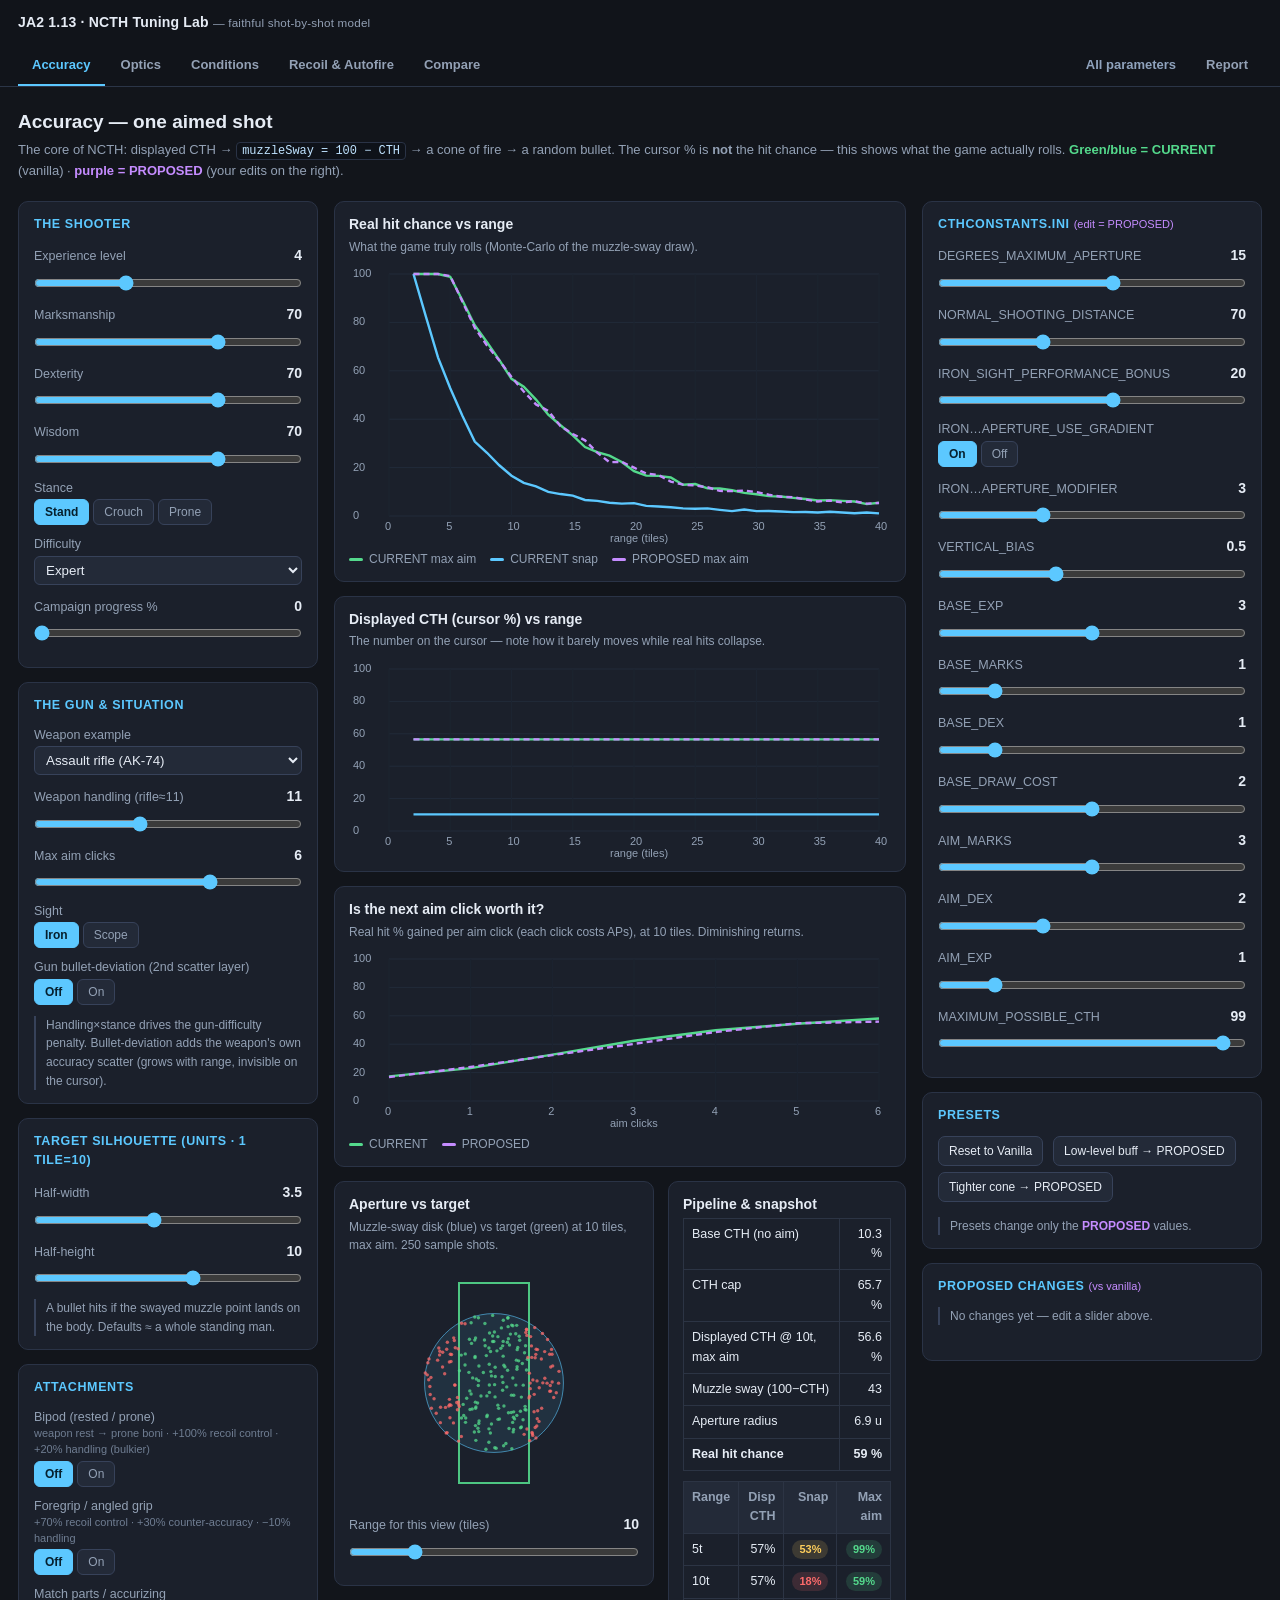
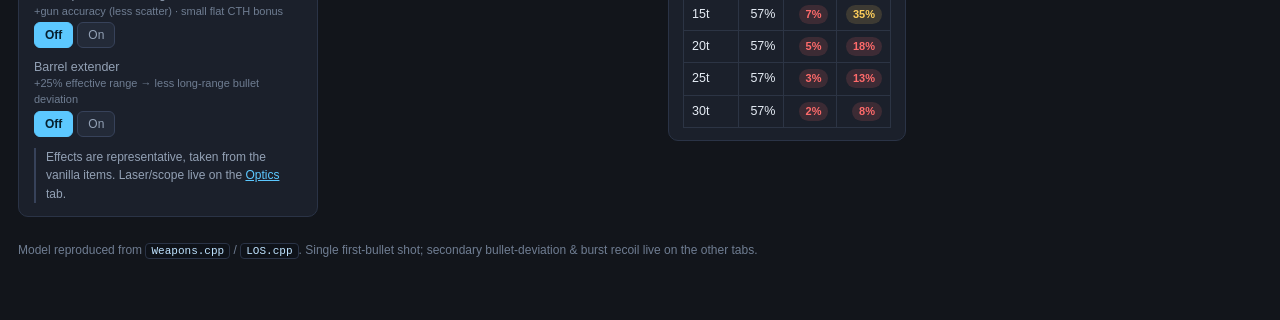
==== index.html @ 3269aecb "Add CTH-influencing attachments (bipod, foregrip, match, barrel extender) Values from Items.xml: bip" ====
<!DOCTYPE html>
<html lang="en"><head>
<meta charset="utf-8"/><meta name="viewport" content="width=device-width, initial-scale=1"/>
<title>NCTH Lab — Accuracy</title>
<link rel="stylesheet" href="assets/style.css"><script src="assets/ncth.js"></script>
</head><body>
<div id="nav"></div>
<div id="banner"></div>
<div class="intro">
  <h1>Accuracy — one aimed shot</h1>
  <p>The core of NCTH: displayed CTH → <code>muzzleSway = 100 − CTH</code> → a cone of fire → a random bullet. The cursor % is <b>not</b> the hit chance — this shows what the game actually rolls. <b style="color:var(--good)">Green/blue = CURRENT</b> (vanilla) · <b style="color:var(--prop)">purple = PROPOSED</b> (your edits on the right).</p>
</div>
<div class="lab">
  <div class="col" id="c1"></div>
  <div class="col" id="c2"></div>
  <div class="col" id="c3"></div>
</div>
<div class="foot">Model reproduced from <code>Weapons.cpp</code> / <code>LOS.cpp</code>. Single first-bullet shot; secondary bullet-deviation &amp; burst recoil live on the other tabs.</div>
<script>
const N=NCTH, s=N.load();
if(s.aprange===undefined) s.aprange=10;
document.getElementById('nav').innerHTML=N.nav('index.html');

document.getElementById('c1').innerHTML =
  N.shooterCard() +
  `<div class="card"><h2>The Gun &amp; Situation</h2>
    <div class="row"><label>Weapon example</label><select id="wpn">${N.WEAPONS.map((w,i)=>`<option value="${i}">${w.name}</option>`).join('')}</select></div>
    <div class="row"><label>Weapon handling (rifle≈11)</label><span class="val"></span><input data-bind="handling" type="range" min="4" max="22" step="1"></div>
    <div class="row"><label>Max aim clicks</label><span class="val"></span><input data-bind="maxaim" type="range" min="2" max="8" step="1"></div>
    <div class="row"><label>Sight</label><div class="seg" data-seg="sight"><button data-v="iron">Iron</button><button data-v="scope">Scope</button></div></div>
    <div class="row" id="magrow"><label>Scope magnification</label><span class="val"></span><input data-bind="mag" type="range" min="1" max="10" step="0.5" data-fmt="×"></div>
    <div class="row"><label>Gun bullet-deviation (2nd scatter layer)</label><div class="seg" data-seg="bulletdev" data-num><button data-v="0">Off</button><button data-v="1">On</button></div></div>
    <div class="note">Handling×stance drives the gun-difficulty penalty. Bullet-deviation adds the weapon's own accuracy scatter (grows with range, invisible on the cursor).</div>
  </div>
  <div class="card"><h2>Target silhouette (units · 1 tile=10)</h2>
    <div class="row"><label>Half-width</label><span class="val"></span><input data-bind="tw" type="range" min="1.5" max="6" step="0.5"></div>
    <div class="row"><label>Half-height</label><span class="val"></span><input data-bind="th" type="range" min="4" max="14" step="0.5"></div>
    <div class="note">A bullet hits if the swayed muzzle point lands on the body. Defaults ≈ a whole standing man.</div>
  </div>` + N.attachCard();

document.getElementById('c2').innerHTML =
  `<div class="chartbox"><h3>Real hit chance vs range</h3>
    <p class="sub">What the game truly rolls (Monte-Carlo of the muzzle-sway draw).</p>
    <canvas id="hit" height="280"></canvas>
    <div class="legend"><span><i class="swatch" style="background:var(--good)"></i>CURRENT max aim</span>
      <span><i class="swatch" style="background:var(--acc)"></i>CURRENT snap</span>
      <span><i class="swatch" style="background:var(--prop)"></i>PROPOSED max aim</span></div></div>
  <div class="chartbox"><h3>Displayed CTH (cursor %) vs range</h3>
    <p class="sub">The number on the cursor — note how it barely moves while real hits collapse.</p>
    <canvas id="cth" height="200"></canvas></div>
  <div class="chartbox"><h3>Is the next aim click worth it?</h3>
    <p class="sub">Real hit % gained per aim click (each click costs APs), at <span id="apr2">10</span> tiles. Diminishing returns.</p>
    <canvas id="perap" height="180"></canvas>
    <div class="legend"><span><i class="swatch" style="background:var(--good)"></i>CURRENT</span><span><i class="swatch" style="background:var(--prop)"></i>PROPOSED</span></div></div>
  <div class="lab two" style="padding:0;gap:14px;max-width:none">
    <div class="chartbox"><h3>Aperture vs target</h3>
      <p class="sub">Muzzle-sway disk (blue) vs target (green) at <span id="apr">10</span> tiles, max aim. 250 sample shots.</p>
      <canvas id="ap" height="240"></canvas>
      <div class="row"><label>Range for this view (tiles)</label><span class="val"></span><input data-bind="aprange" type="range" min="2" max="40" step="1"></div></div>
    <div class="chartbox"><h3>Pipeline &amp; snapshot</h3><table id="pipe"></table><div id="snap" style="margin-top:10px"></div></div>
  </div>`;

const TUNE=[
  {label:'DEGREES_MAXIMUM_APERTURE',bind:'PROP.DEG_APERTURE',min:5,max:22.5,step:.5},
  {label:'NORMAL_SHOOTING_DISTANCE',bind:'PROP.NORMAL_DIST',min:30,max:150,step:5},
  {label:'IRON_SIGHT_PERFORMANCE_BONUS',bind:'PROP.IRON_PERF',min:-20,max:50,step:5},
  {label:'IRON…APERTURE_USE_GRADIENT',bind:'PROP.IRON_GRAD',seg:[[1,'On'],[0,'Off']],num:1},
  {label:'IRON…APERTURE_MODIFIER',bind:'PROP.IRON_MOD',min:2,max:5,step:.25},
  {label:'VERTICAL_BIAS',bind:'PROP.VERT_BIAS',min:.2,max:1,step:.05},
  {label:'BASE_EXP',bind:'PROP.BASE_EXP',min:0,max:6,step:.5},
  {label:'BASE_MARKS',bind:'PROP.BASE_MARKS',min:0,max:6,step:.5},
  {label:'BASE_DEX',bind:'PROP.BASE_DEX',min:0,max:6,step:.5},
  {label:'BASE_DRAW_COST',bind:'PROP.BASE_DRAW',min:0,max:4,step:.25},
  {label:'AIM_MARKS',bind:'PROP.AIM_MARKS',min:0,max:6,step:.5},
  {label:'AIM_DEX',bind:'PROP.AIM_DEX',min:0,max:6,step:.5},
  {label:'AIM_EXP',bind:'PROP.AIM_EXP',min:0,max:6,step:.5},
  {label:'MAXIMUM_POSSIBLE_CTH',bind:'PROP.MAX_CTH',min:80,max:100,step:1},
];
document.getElementById('c3').innerHTML =
  N.tuningCard('CTHConstants.ini', TUNE) +
  `<div class="card presets"><h2>Presets</h2>
    <button id="pv">Reset to Vanilla</button>
    <button id="pb">Low-level buff → PROPOSED</button>
    <button id="pt">Tighter cone → PROPOSED</button>
    <div class="note">Presets change only the <b style="color:var(--prop)">PROPOSED</b> values.</div></div>` +
  N.exportCard();

const XMAX=40, rng=[]; for(let d=2;d<=XMAX;d++) rng.push(d);
function ser(C,t,sight){ return rng.map(d=>[d, 100*N.realHit(s,C,d,t,sight,s.mag,C.IRON_GRAD).p]); }
function cthser(C,t){ return rng.map(d=>[d, N.displayedCTH(s,C,t)]); }

function drawAperture(){
  const cv=document.getElementById('ap'); const w=cv.parentElement.clientWidth-28; cv.width=w; cv.style.width=w+'px';
  const ctx=cv.getContext('2d'); ctx.clearRect(0,0,w,cv.height);
  document.getElementById('apr').textContent=s.aprange;
  const r=N.realHit(s,s.CUR,s.aprange,s.maxaim,s.sight,s.mag,s.CUR.IRON_GRAD);
  const cx=w/2, cy=cv.height/2, vb=N.vbias(s,s.CUR);
  const scale=Math.min(w,cv.height)/2/Math.max(r.apR*1.15, s.th*1.2, 8);
  ctx.fillStyle='rgba(92,200,255,.10)'; ctx.strokeStyle='rgba(92,200,255,.6)';
  ctx.beginPath(); ctx.ellipse(cx,cy,r.apR*scale,r.apR*scale*vb,0,0,7); ctx.fill(); ctx.stroke();
  ctx.strokeStyle='rgba(84,217,140,.9)'; ctx.lineWidth=2; ctx.strokeRect(cx-s.tw*scale,cy-s.th*scale,2*s.tw*scale,2*s.th*scale);
  for(let i=0;i<250;i++){ const rr=Math.sqrt(Math.random()),a=Math.random()*2*Math.PI;
    const dx=Math.sin(a)*rr*r.apR, dy=Math.cos(a)*rr*r.apR*vb;
    const hit=(dx*dx)/(s.tw*s.tw)+(dy*dy)/(s.th*s.th)<=1;
    ctx.fillStyle=hit?'#54d98c':'#ff6b6b'; ctx.globalAlpha=.75;
    ctx.beginPath(); ctx.arc(cx+dx*scale,cy+dy*scale,1.7,0,7); ctx.fill(); }
  ctx.globalAlpha=1;
}
function render(){
  document.getElementById('magrow').style.display = s.sight==='scope'?'flex':'none';
  N.lineChart(document.getElementById('hit'),{xmax:XMAX,xlabel:'range (tiles)',series:[
    {name:'cur',color:'#54d98c',data:ser(s.CUR,s.maxaim,s.sight)},
    {name:'snap',color:'#5cc8ff',data:ser(s.CUR,0,s.sight)},
    {name:'prop',color:'#c58cff',dash:[6,4],data:ser(s.PROP,s.maxaim,s.sight)},
  ]});
  N.lineChart(document.getElementById('cth'),{xmax:XMAX,xlabel:'range (tiles)',series:[
    {name:'cur',color:'#54d98c',data:cthser(s.CUR,s.maxaim)},
    {name:'snap',color:'#5cc8ff',data:cthser(s.CUR,0)},
    {name:'prop',color:'#c58cff',dash:[6,4],data:cthser(s.PROP,s.maxaim)},
  ]});
  drawAperture();
  const base=N.displayedCTH(s,s.CUR,0), r=N.realHit(s,s.CUR,s.aprange,s.maxaim,s.sight,s.mag,s.CUR.IRON_GRAD);
  document.getElementById('pipe').innerHTML=
    `<tr><td>Base CTH (no aim)</td><td>${base.toFixed(1)} %</td></tr>
     <tr><td>CTH cap</td><td>${Math.min(N.capAttr(s,s.CUR),s.CUR.MAX_CTH).toFixed(1)} %</td></tr>
     <tr><td>Displayed CTH @ ${s.aprange}t, max aim</td><td>${r.cth.toFixed(1)} %</td></tr>
     <tr><td>Muzzle sway (100−CTH)</td><td>${r.sway.toFixed(0)}</td></tr>
     <tr><td>Aperture radius</td><td>${r.apR.toFixed(1)} u</td></tr>
     <tr><td><b>Real hit chance</b></td><td><b>${(100*r.p).toFixed(0)} %</b></td></tr>`;
  let h='<table><tr><th>Range</th><th>Disp CTH</th><th>Snap</th><th>Max aim</th></tr>';
  [5,10,15,20,25,30].forEach(d=>{ const a=N.realHit(s,s.CUR,d,s.maxaim,s.sight,s.mag,s.CUR.IRON_GRAD),
    sn=N.realHit(s,s.CUR,d,0,s.sight,s.mag,s.CUR.IRON_GRAD);
    h+=`<tr><td>${d}t</td><td>${a.cth.toFixed(0)}%</td><td>${N.pill(100*sn.p)}</td><td>${N.pill(100*a.p)}</td></tr>`; });
  document.getElementById('snap').innerHTML=h+'</table>';
  // hit-per-aim-click chart
  document.getElementById('apr2').textContent=s.aprange;
  const perap=(C)=>{ const a=[]; for(let t=0;t<=s.maxaim;t++) a.push([t,100*N.realHit(s,C,s.aprange,t,s.sight,s.mag,C.IRON_GRAD).p]); return a; };
  N.lineChart(document.getElementById('perap'),{xmax:Math.max(2,s.maxaim),xstep:1,xlabel:'aim clicks',series:[
    {name:'cur',color:'#54d98c',data:perap(s.CUR)},{name:'prop',color:'#c58cff',dash:[6,4],data:perap(s.PROP)}]});
  document.getElementById('banner').innerHTML=N.banner(s); N.wireBannerReset(s,render);
  N.renderExport(s);
}
const root=document.querySelector('.lab');
N.bind(root, s, render);
if(s.wpn===undefined) s.wpn=2;
const wsel=document.getElementById('wpn'); wsel.value=s.wpn;
wsel.onchange=()=>{ s.wpn=+wsel.value; const w=N.WEAPONS[s.wpn]; s.handling=w.handling; s.maxaim=w.maxaim; s.gunRecoil=w.gunRecoil; s.acc=w.acc; s.effRange=w.effRange;
  root.querySelectorAll('[data-bind="handling"],[data-bind="maxaim"]').forEach(el=>{ el.value=el.dataset.bind==='handling'?s.handling:s.maxaim;
    const o=el.parentElement.querySelector('.val'); if(o)o.textContent=el.value; });
  N.save(s); render(); };
function refreshProp(){
  root.querySelectorAll('[data-bind^="PROP."]').forEach(el=>{ const k=el.dataset.bind.split('.')[1];
    if(el.type==='range'){ el.value=s.PROP[k]; const out=el.parentElement.querySelector('.val'); if(out) out.textContent=el.value; } });
  root.querySelectorAll('[data-seg^="PROP."]').forEach(seg=>{ const k=seg.dataset.seg.split('.')[1];
    seg.querySelectorAll('button').forEach(b=>b.classList.toggle('on', String(s.PROP[k])===b.dataset.v)); });
}
function applyPreset(o){ Object.assign(s.PROP, o); N.save(s); refreshProp(); render(); }
document.getElementById('pv').onclick=()=>{ s.CUR=Object.assign({},N.DEFAULTS); applyPreset(Object.assign({},N.DEFAULTS)); };
document.getElementById('pb').onclick=()=>applyPreset(Object.assign({},N.DEFAULTS,{IRON_PERF:35,IRON_MOD:2.5,BASE_EXP:2,BASE_MARKS:1.5,BASE_DRAW:1.5}));
document.getElementById('pt').onclick=()=>applyPreset(Object.assign({},N.DEFAULTS,{DEG_APERTURE:11,IRON_PERF:30}));
window.addEventListener('resize',render);
render();
</script>
</body></html>
---- assets/style.css ----
:root{
  --bg:#12151b; --panel:#1b202b; --panel2:#232a38; --ink:#e6ecf5; --mut:#93a1b5;
  --acc:#5cc8ff; --good:#54d98c; --warn:#ffcf5c; --bad:#ff6b6b; --prop:#c58cff; --line:#2c3444;
}
*{box-sizing:border-box}
body{margin:0;background:var(--bg);color:var(--ink);font:14px/1.55 -apple-system,Segoe UI,Roboto,Helvetica,Arial,sans-serif}
a{color:var(--acc)}
code{background:#0e1219;border:1px solid #2a3346;border-radius:4px;padding:1px 5px;color:#bfe3ff;font-size:.92em}

/* ---- top nav + tabs ---- */
.topnav{position:sticky;top:0;z-index:20;background:#12151bf2;backdrop-filter:blur(6px);border-bottom:1px solid #2b3547;padding:0 18px}
.topnav .brand{font-weight:700;font-size:14px;letter-spacing:.2px;padding:12px 0;color:var(--ink)}
.topnav .brand small{color:var(--mut);font-weight:400}
.tabs{display:flex;gap:2px;flex-wrap:wrap}
.tabs a{padding:9px 14px;color:var(--mut);text-decoration:none;font-size:13px;font-weight:600;border-bottom:2px solid transparent;white-space:nowrap}
.tabs a:hover{color:var(--ink)}
.tabs a.on{color:var(--acc);border-bottom-color:var(--acc)}
.tabs a.ref{margin-left:auto;color:#8fa3bd}
.intro{max-width:1500px;margin:0 auto;padding:14px 18px 0}
.intro h1{font-size:19px;margin:6px 0 4px}
.intro p{color:var(--mut);font-size:13px;margin:4px 0}

/* ---- layout ---- */
.lab{display:grid;grid-template-columns:300px minmax(0,1fr) 340px;gap:16px;padding:16px 18px;max-width:1780px;margin:0 auto;align-items:start}
.lab.two{grid-template-columns:320px minmax(0,1fr)}
@media(max-width:1240px){.lab,.lab.two{grid-template-columns:1fr}}
.col{display:flex;flex-direction:column;gap:14px}

/* ---- cards ---- */
.card{background:var(--panel);border:1px solid #2a3346;border-radius:10px;padding:13px 15px}
.card h2{margin:0 0 10px;font-size:12.5px;text-transform:uppercase;letter-spacing:.6px;color:var(--acc)}
.card h2 .propflag{color:var(--prop);text-transform:none;letter-spacing:0;font-size:11px;font-weight:400}
.grp{border-top:1px dashed #303a4d;margin-top:10px;padding-top:8px}
.grp:first-of-type{border:0;margin:0;padding:0}
.note{color:var(--mut);font-size:12px;margin-top:9px;border-left:2px solid #37425a;padding-left:10px}

/* ---- controls: label above full-width slider ---- */
.row{display:flex;flex-wrap:wrap;align-items:baseline;gap:3px 10px;margin:11px 0}
.row label{order:1;flex:1 1 auto;color:var(--mut);white-space:normal;line-height:1.3;font-size:12.5px}
.row .val{order:2;flex:0 0 auto;font-variant-numeric:tabular-nums;min-width:40px;text-align:right;color:var(--ink);font-weight:700}
.row input[type=range],.row select,.row .seg{order:3;flex:1 1 100%;min-width:0}
input[type=range]{width:100%;accent-color:var(--acc);height:20px;margin:3px 0 0}
select{width:100%;background:var(--panel2);color:var(--ink);border:1px solid #37425a;border-radius:6px;padding:5px 7px}
.seg{display:flex;gap:4px;flex-wrap:wrap}
.seg button{background:var(--panel2);color:var(--mut);border:1px solid #37425a;border-radius:6px;padding:5px 10px;cursor:pointer;font-size:12px}
.seg button.on{background:var(--acc);color:#06202e;border-color:var(--acc);font-weight:700}

/* ---- charts ---- */
.chartbox{background:var(--panel);border:1px solid #2a3346;border-radius:10px;padding:12px 14px}
.chartbox h3{margin:0 0 2px;font-size:14px}
.chartbox .sub{color:var(--mut);font-size:12px;margin:0 0 8px}
canvas{width:100%;display:block}
.legend{display:flex;gap:14px;flex-wrap:wrap;font-size:12px;color:var(--mut);margin-top:6px}
.legend span{display:inline-flex;align-items:center;gap:6px}
.swatch{width:14px;height:3px;border-radius:2px;display:inline-block}

/* ---- tables / pills ---- */
table{border-collapse:collapse;width:100%;font-size:12.5px;font-variant-numeric:tabular-nums}
th,td{border:1px solid var(--line);padding:6px 8px;text-align:right;vertical-align:top}
th{background:var(--panel2);color:var(--mut);font-weight:600}
td:first-child,th:first-child{text-align:left}
.pill{display:inline-block;padding:1px 7px;border-radius:20px;font-size:11px;font-weight:700}
.p-good{background:rgba(84,217,140,.15);color:var(--good)}
.p-warn{background:rgba(255,207,92,.15);color:var(--warn)}
.p-bad{background:rgba(255,107,107,.15);color:var(--bad)}
.presets button{background:var(--panel2);border:1px solid #37425a;color:var(--ink);border-radius:7px;padding:7px 10px;cursor:pointer;margin:0 6px 6px 0;font-size:12px}
.presets button:hover{border-color:var(--acc)}
.foot{max-width:1500px;margin:0 auto;padding:8px 18px 60px;color:#6f7d92;font-size:12px}
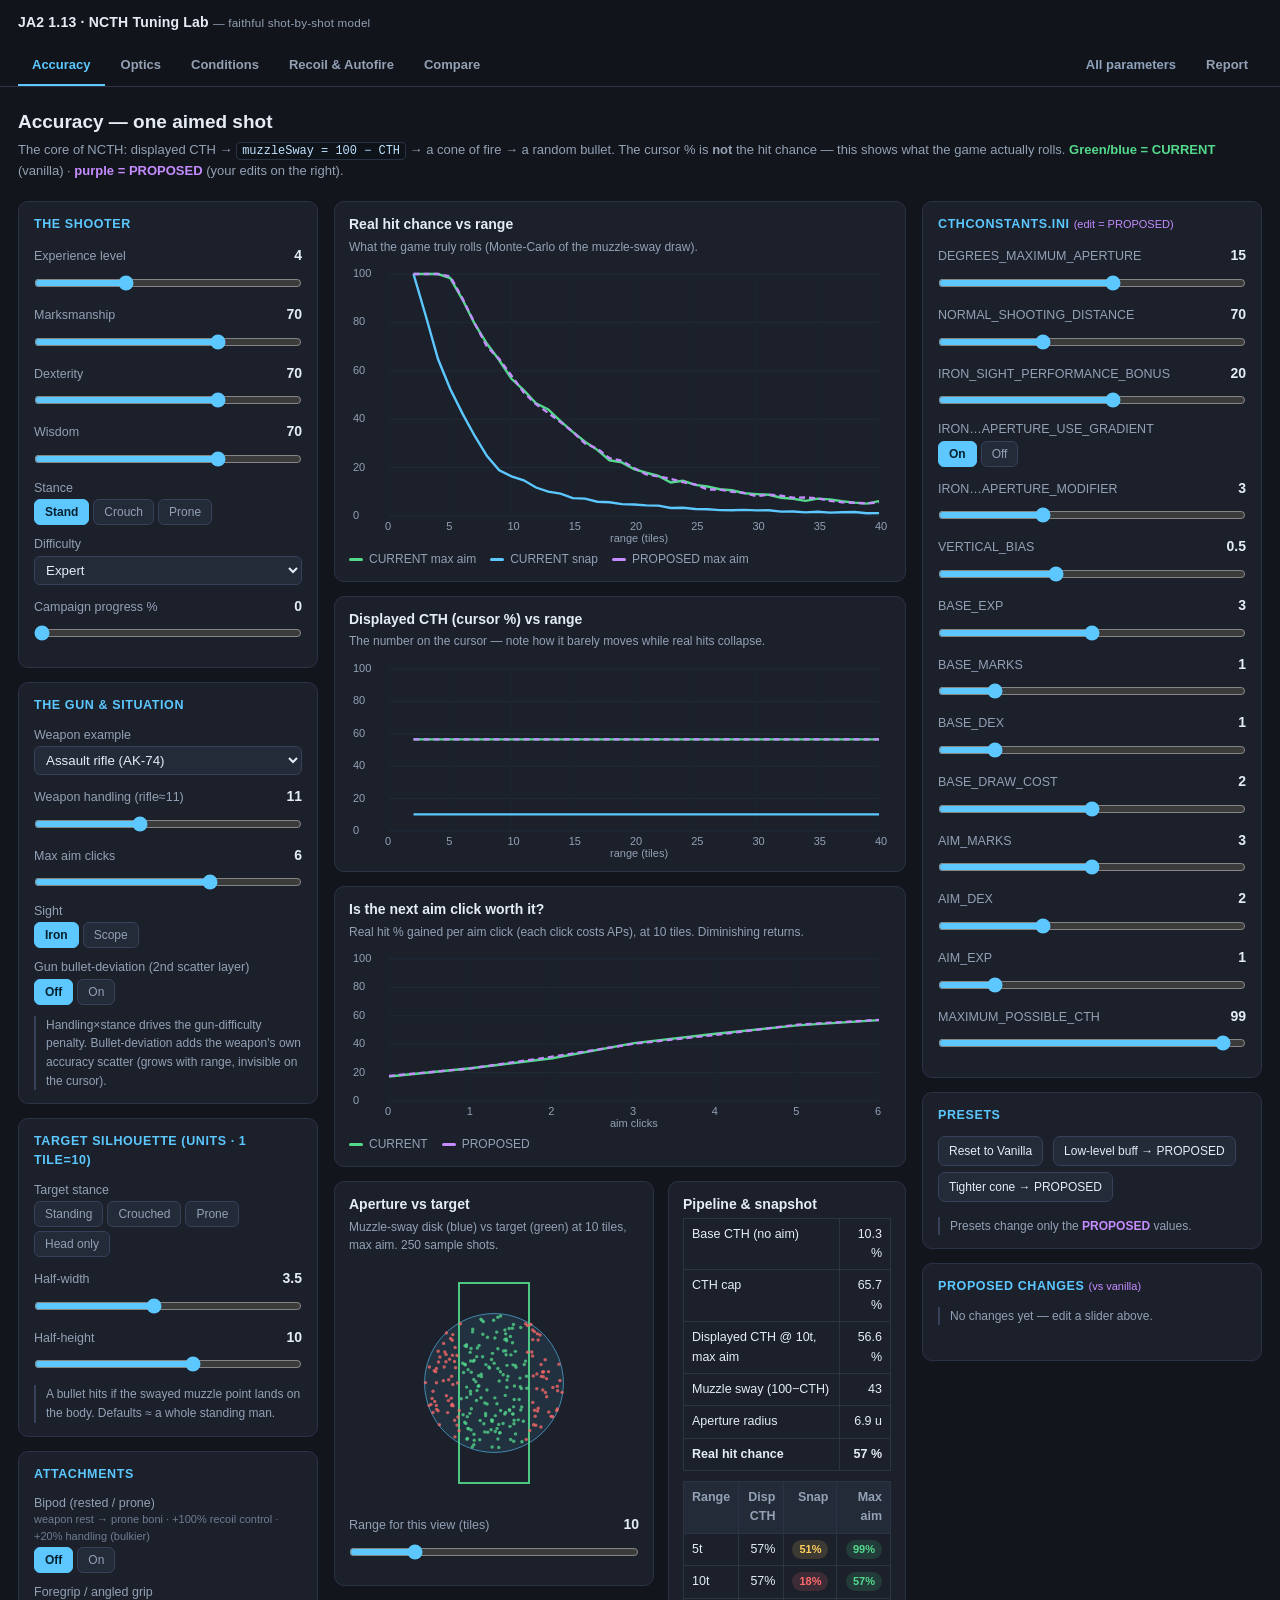
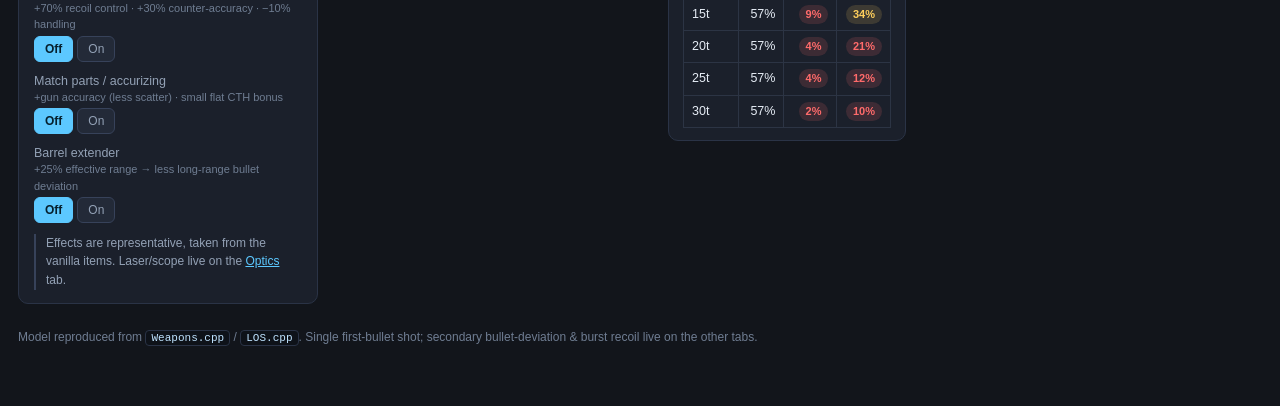
==== commit 3de1c5da: "Add target-stance silhouette presets + explain the oval aperture - Target presets (Standing/Crouched" ====
--- a/index.html
+++ b/index.html
@@ -33,6 +33,7 @@
     <div class="note">Handling×stance drives the gun-difficulty penalty. Bullet-deviation adds the weapon's own accuracy scatter (grows with range, invisible on the cursor).</div>
   </div>
   <div class="card"><h2>Target silhouette (units · 1 tile=10)</h2>
+    <div class="row"><label>Target stance</label><div class="seg" id="tgt">${N.TARGETS.map((t,i)=>`<button data-v="${i}">${t.name}</button>`).join('')}</div></div>
     <div class="row"><label>Half-width</label><span class="val"></span><input data-bind="tw" type="range" min="1.5" max="6" step="0.5"></div>
     <div class="row"><label>Half-height</label><span class="val"></span><input data-bind="th" type="range" min="4" max="14" step="0.5"></div>
     <div class="note">A bullet hits if the swayed muzzle point lands on the body. Defaults ≈ a whole standing man.</div>
@@ -54,7 +55,7 @@
     <div class="legend"><span><i class="swatch" style="background:var(--good)"></i>CURRENT</span><span><i class="swatch" style="background:var(--prop)"></i>PROPOSED</span></div></div>
   <div class="lab two" style="padding:0;gap:14px;max-width:none">
     <div class="chartbox"><h3>Aperture vs target</h3>
-      <p class="sub">Muzzle-sway disk (blue) vs target (green) at <span id="apr">10</span> tiles, max aim. 250 sample shots.</p>
+      <p class="sub">Muzzle-sway disk (blue) vs target (green) at <span id="apr">10</span> tiles, max aim. 250 sample shots.<span id="apnote" style="color:var(--warn)"></span></p>
       <canvas id="ap" height="240"></canvas>
       <div class="row"><label>Range for this view (tiles)</label><span class="val"></span><input data-bind="aprange" type="range" min="2" max="40" step="1"></div></div>
     <div class="chartbox"><h3>Pipeline &amp; snapshot</h3><table id="pipe"></table><div id="snap" style="margin-top:10px"></div></div>
@@ -95,6 +96,8 @@
   document.getElementById('apr').textContent=s.aprange;
   const r=N.realHit(s,s.CUR,s.aprange,s.maxaim,s.sight,s.mag,s.CUR.IRON_GRAD);
   const cx=w/2, cy=cv.height/2, vb=N.vbias(s,s.CUR);
+  const why=(s.att&&s.att.bipod)?'bipod rest':(s.stance!=='stand'?s.stance:'');
+  const an=document.getElementById('apnote'); if(an) an.textContent = vb<1 ? ` — cone flattened vertically by ${why} (VERTICAL_BIAS)` : '';
   const scale=Math.min(w,cv.height)/2/Math.max(r.apR*1.15, s.th*1.2, 8);
   ctx.fillStyle='rgba(92,200,255,.10)'; ctx.strokeStyle='rgba(92,200,255,.6)';
   ctx.beginPath(); ctx.ellipse(cx,cy,r.apR*scale,r.apR*scale*vb,0,0,7); ctx.fill(); ctx.stroke();
@@ -137,11 +140,15 @@
   const perap=(C)=>{ const a=[]; for(let t=0;t<=s.maxaim;t++) a.push([t,100*N.realHit(s,C,s.aprange,t,s.sight,s.mag,C.IRON_GRAD).p]); return a; };
   N.lineChart(document.getElementById('perap'),{xmax:Math.max(2,s.maxaim),xstep:1,xlabel:'aim clicks',series:[
     {name:'cur',color:'#54d98c',data:perap(s.CUR)},{name:'prop',color:'#c58cff',dash:[6,4],data:perap(s.PROP)}]});
+  document.querySelectorAll('#tgt button').forEach(b=>{ const t=N.TARGETS[+b.dataset.v]; b.classList.toggle('on', t.tw===s.tw && t.th===s.th); });
   document.getElementById('banner').innerHTML=N.banner(s); N.wireBannerReset(s,render);
   N.renderExport(s);
 }
 const root=document.querySelector('.lab');
 N.bind(root, s, render);
+// target-stance presets set width/height and sync the sliders
+document.querySelectorAll('#tgt button').forEach(b=>{ b.onclick=()=>{ const t=N.TARGETS[+b.dataset.v];
+  s.tw=t.tw; s.th=t.th; N.syncControls(root,s); N.save(s); render(); }; });
 if(s.wpn===undefined) s.wpn=2;
 const wsel=document.getElementById('wpn'); wsel.value=s.wpn;
 wsel.onchange=()=>{ s.wpn=+wsel.value; const w=N.WEAPONS[s.wpn]; s.handling=w.handling; s.maxaim=w.maxaim; s.gunRecoil=w.gunRecoil; s.acc=w.acc; s.effRange=w.effRange;
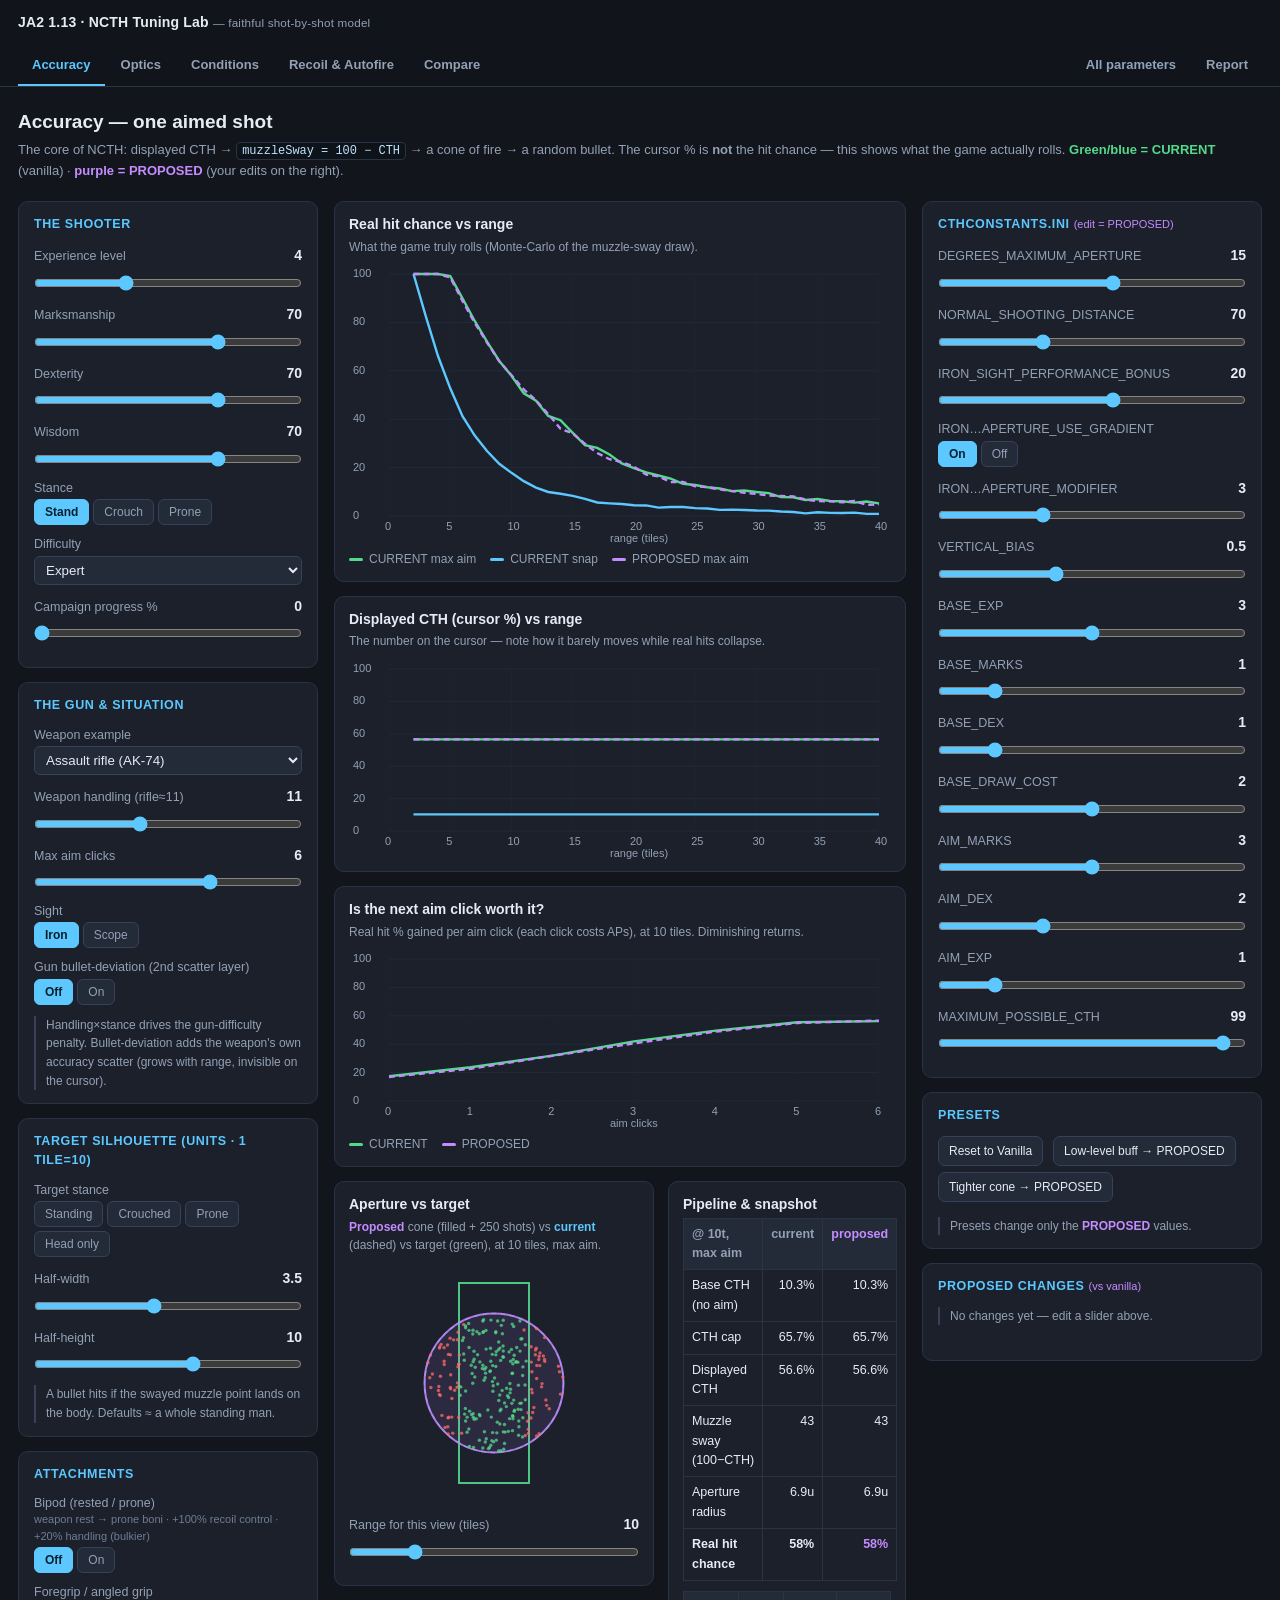
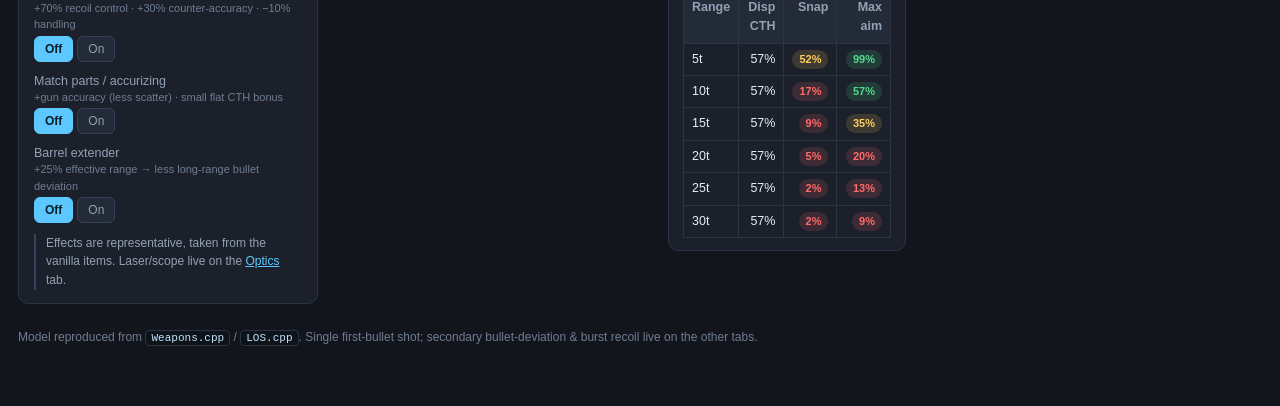
==== commit ffc9aef1: "Aperture view + pipeline now reflect PROPOSED edits Aperture visualization overlays current (dashed)" ====
--- a/index.html
+++ b/index.html
@@ -55,7 +55,7 @@
     <div class="legend"><span><i class="swatch" style="background:var(--good)"></i>CURRENT</span><span><i class="swatch" style="background:var(--prop)"></i>PROPOSED</span></div></div>
   <div class="lab two" style="padding:0;gap:14px;max-width:none">
     <div class="chartbox"><h3>Aperture vs target</h3>
-      <p class="sub">Muzzle-sway disk (blue) vs target (green) at <span id="apr">10</span> tiles, max aim. 250 sample shots.<span id="apnote" style="color:var(--warn)"></span></p>
+      <p class="sub"><b style="color:#c58cff">Proposed</b> cone (filled + 250 shots) vs <b style="color:#5cc8ff">current</b> (dashed) vs target (green), at <span id="apr">10</span> tiles, max aim.<span id="apnote" style="color:var(--warn)"></span></p>
       <canvas id="ap" height="240"></canvas>
       <div class="row"><label>Range for this view (tiles)</label><span class="val"></span><input data-bind="aprange" type="range" min="2" max="40" step="1"></div></div>
     <div class="chartbox"><h3>Pipeline &amp; snapshot</h3><table id="pipe"></table><div id="snap" style="margin-top:10px"></div></div>
@@ -94,20 +94,27 @@
   const cv=document.getElementById('ap'); const w=cv.parentElement.clientWidth-28; cv.width=w; cv.style.width=w+'px';
   const ctx=cv.getContext('2d'); ctx.clearRect(0,0,w,cv.height);
   document.getElementById('apr').textContent=s.aprange;
-  const r=N.realHit(s,s.CUR,s.aprange,s.maxaim,s.sight,s.mag,s.CUR.IRON_GRAD);
-  const cx=w/2, cy=cv.height/2, vb=N.vbias(s,s.CUR);
+  const rC=N.realHit(s,s.CUR,s.aprange,s.maxaim,s.sight,s.mag,s.CUR.IRON_GRAD);
+  const rP=N.realHit(s,s.PROP,s.aprange,s.maxaim,s.sight,s.mag,s.PROP.IRON_GRAD);
+  const cx=w/2, cy=cv.height/2, vbC=N.vbias(s,s.CUR), vbP=N.vbias(s,s.PROP);
   const why=(s.att&&s.att.bipod)?'bipod rest':(s.stance!=='stand'?s.stance:'');
-  const an=document.getElementById('apnote'); if(an) an.textContent = vb<1 ? ` — cone flattened vertically by ${why} (VERTICAL_BIAS)` : '';
-  const scale=Math.min(w,cv.height)/2/Math.max(r.apR*1.15, s.th*1.2, 8);
-  ctx.fillStyle='rgba(92,200,255,.10)'; ctx.strokeStyle='rgba(92,200,255,.6)';
-  ctx.beginPath(); ctx.ellipse(cx,cy,r.apR*scale,r.apR*scale*vb,0,0,7); ctx.fill(); ctx.stroke();
+  const an=document.getElementById('apnote'); if(an) an.textContent = vbP<1 ? ` — cone flattened vertically by ${why} (VERTICAL_BIAS)` : '';
+  const scale=Math.min(w,cv.height)/2/Math.max(rC.apR*1.15, rP.apR*1.15, s.th*1.2, 8);
+  // target silhouette
   ctx.strokeStyle='rgba(84,217,140,.9)'; ctx.lineWidth=2; ctx.strokeRect(cx-s.tw*scale,cy-s.th*scale,2*s.tw*scale,2*s.th*scale);
+  // CURRENT cone — dashed reference outline
+  ctx.strokeStyle='rgba(92,200,255,.6)'; ctx.setLineDash([5,4]); ctx.lineWidth=1.5;
+  ctx.beginPath(); ctx.ellipse(cx,cy,rC.apR*scale,rC.apR*scale*vbC,0,0,7); ctx.stroke(); ctx.setLineDash([]);
+  // PROPOSED cone — filled + sample shots (this is what your edits move)
+  ctx.fillStyle='rgba(197,140,255,.10)'; ctx.strokeStyle='rgba(197,140,255,.85)'; ctx.lineWidth=2;
+  ctx.beginPath(); ctx.ellipse(cx,cy,rP.apR*scale,rP.apR*scale*vbP,0,0,7); ctx.fill(); ctx.stroke();
   for(let i=0;i<250;i++){ const rr=Math.sqrt(Math.random()),a=Math.random()*2*Math.PI;
-    const dx=Math.sin(a)*rr*r.apR, dy=Math.cos(a)*rr*r.apR*vb;
+    const dx=Math.sin(a)*rr*rP.apR, dy=Math.cos(a)*rr*rP.apR*vbP;
     const hit=(dx*dx)/(s.tw*s.tw)+(dy*dy)/(s.th*s.th)<=1;
     ctx.fillStyle=hit?'#54d98c':'#ff6b6b'; ctx.globalAlpha=.75;
     ctx.beginPath(); ctx.arc(cx+dx*scale,cy+dy*scale,1.7,0,7); ctx.fill(); }
   ctx.globalAlpha=1;
+  return {rC,rP};
 }
 function render(){
   document.getElementById('magrow').style.display = s.sight==='scope'?'flex':'none';
@@ -121,15 +128,17 @@
     {name:'snap',color:'#5cc8ff',data:cthser(s.CUR,0)},
     {name:'prop',color:'#c58cff',dash:[6,4],data:cthser(s.PROP,s.maxaim)},
   ]});
-  drawAperture();
-  const base=N.displayedCTH(s,s.CUR,0), r=N.realHit(s,s.CUR,s.aprange,s.maxaim,s.sight,s.mag,s.CUR.IRON_GRAD);
+  const AP=drawAperture();
+  const rC=AP.rC, rP=AP.rP, bC=N.displayedCTH(s,s.CUR,0), bP=N.displayedCTH(s,s.PROP,0);
+  const capC=Math.min(N.capAttr(s,s.CUR),s.CUR.MAX_CTH), capP=Math.min(N.capAttr(s,s.PROP),s.PROP.MAX_CTH);
   document.getElementById('pipe').innerHTML=
-    `<tr><td>Base CTH (no aim)</td><td>${base.toFixed(1)} %</td></tr>
-     <tr><td>CTH cap</td><td>${Math.min(N.capAttr(s,s.CUR),s.CUR.MAX_CTH).toFixed(1)} %</td></tr>
-     <tr><td>Displayed CTH @ ${s.aprange}t, max aim</td><td>${r.cth.toFixed(1)} %</td></tr>
-     <tr><td>Muzzle sway (100−CTH)</td><td>${r.sway.toFixed(0)}</td></tr>
-     <tr><td>Aperture radius</td><td>${r.apR.toFixed(1)} u</td></tr>
-     <tr><td><b>Real hit chance</b></td><td><b>${(100*r.p).toFixed(0)} %</b></td></tr>`;
+    `<tr><th>@ ${s.aprange}t, max aim</th><th>current</th><th style="color:var(--prop)">proposed</th></tr>
+     <tr><td>Base CTH (no aim)</td><td>${bC.toFixed(1)}%</td><td>${bP.toFixed(1)}%</td></tr>
+     <tr><td>CTH cap</td><td>${capC.toFixed(1)}%</td><td>${capP.toFixed(1)}%</td></tr>
+     <tr><td>Displayed CTH</td><td>${rC.cth.toFixed(1)}%</td><td>${rP.cth.toFixed(1)}%</td></tr>
+     <tr><td>Muzzle sway (100−CTH)</td><td>${rC.sway.toFixed(0)}</td><td>${rP.sway.toFixed(0)}</td></tr>
+     <tr><td>Aperture radius</td><td>${rC.apR.toFixed(1)}u</td><td>${rP.apR.toFixed(1)}u</td></tr>
+     <tr><td><b>Real hit chance</b></td><td><b>${(100*rC.p).toFixed(0)}%</b></td><td><b style="color:var(--prop)">${(100*rP.p).toFixed(0)}%</b></td></tr>`;
   let h='<table><tr><th>Range</th><th>Disp CTH</th><th>Snap</th><th>Max aim</th></tr>';
   [5,10,15,20,25,30].forEach(d=>{ const a=N.realHit(s,s.CUR,d,s.maxaim,s.sight,s.mag,s.CUR.IRON_GRAD),
     sn=N.realHit(s,s.CUR,d,0,s.sight,s.mag,s.CUR.IRON_GRAD);
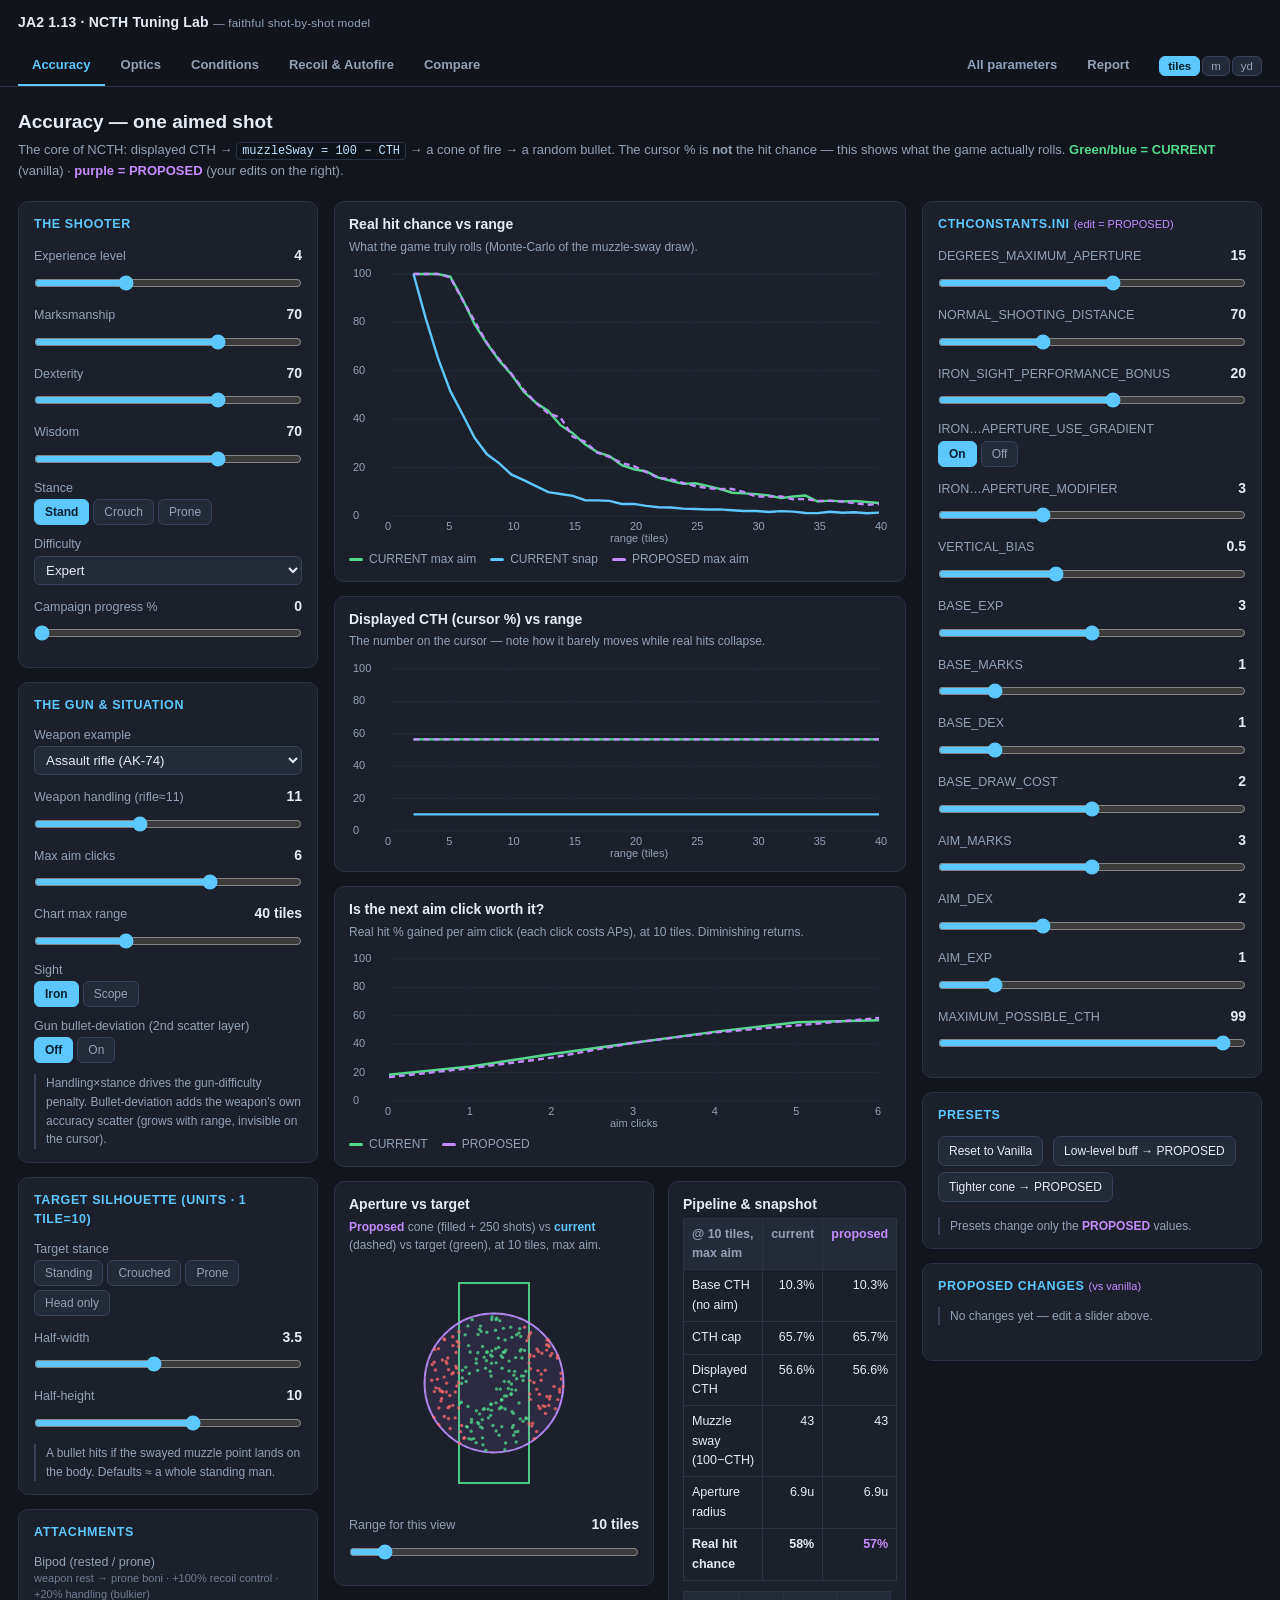
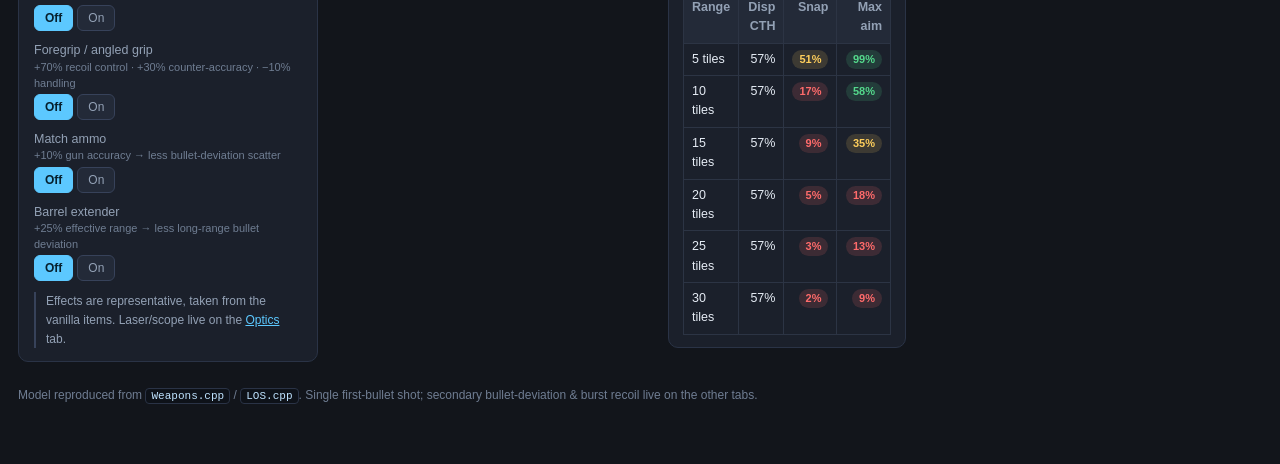
==== commit 2864e7e0: "Hover tooltips, tiles/m/yd unit switch, adjustable chart range - All line charts: hover shows a vert" ====
--- a/index.html
+++ b/index.html
@@ -27,6 +27,7 @@
     <div class="row"><label>Weapon example</label><select id="wpn">${N.WEAPONS.map((w,i)=>`<option value="${i}">${w.name}</option>`).join('')}</select></div>
     <div class="row"><label>Weapon handling (rifle≈11)</label><span class="val"></span><input data-bind="handling" type="range" min="4" max="22" step="1"></div>
     <div class="row"><label>Max aim clicks</label><span class="val"></span><input data-bind="maxaim" type="range" min="2" max="8" step="1"></div>
+    <div class="row"><label>Chart max range</label><span class="val"></span><input data-bind="xmax" type="range" min="20" max="80" step="5" data-dist></div>
     <div class="row"><label>Sight</label><div class="seg" data-seg="sight"><button data-v="iron">Iron</button><button data-v="scope">Scope</button></div></div>
     <div class="row" id="magrow"><label>Scope magnification</label><span class="val"></span><input data-bind="mag" type="range" min="1" max="10" step="0.5" data-fmt="×"></div>
     <div class="row"><label>Gun bullet-deviation (2nd scatter layer)</label><div class="seg" data-seg="bulletdev" data-num><button data-v="0">Off</button><button data-v="1">On</button></div></div>
@@ -50,14 +51,14 @@
     <p class="sub">The number on the cursor — note how it barely moves while real hits collapse.</p>
     <canvas id="cth" height="200"></canvas></div>
   <div class="chartbox"><h3>Is the next aim click worth it?</h3>
-    <p class="sub">Real hit % gained per aim click (each click costs APs), at <span id="apr2">10</span> tiles. Diminishing returns.</p>
+    <p class="sub">Real hit % gained per aim click (each click costs APs), at <span id="apr2">10 tiles</span>. Diminishing returns.</p>
     <canvas id="perap" height="180"></canvas>
     <div class="legend"><span><i class="swatch" style="background:var(--good)"></i>CURRENT</span><span><i class="swatch" style="background:var(--prop)"></i>PROPOSED</span></div></div>
   <div class="lab two" style="padding:0;gap:14px;max-width:none">
     <div class="chartbox"><h3>Aperture vs target</h3>
-      <p class="sub"><b style="color:#c58cff">Proposed</b> cone (filled + 250 shots) vs <b style="color:#5cc8ff">current</b> (dashed) vs target (green), at <span id="apr">10</span> tiles, max aim.<span id="apnote" style="color:var(--warn)"></span></p>
+      <p class="sub"><b style="color:#c58cff">Proposed</b> cone (filled + 250 shots) vs <b style="color:#5cc8ff">current</b> (dashed) vs target (green), at <span id="apr">10 tiles</span>, max aim.<span id="apnote" style="color:var(--warn)"></span></p>
       <canvas id="ap" height="240"></canvas>
-      <div class="row"><label>Range for this view (tiles)</label><span class="val"></span><input data-bind="aprange" type="range" min="2" max="40" step="1"></div></div>
+      <div class="row"><label>Range for this view</label><span class="val"></span><input data-bind="aprange" type="range" min="2" max="80" step="1" data-dist></div></div>
     <div class="chartbox"><h3>Pipeline &amp; snapshot</h3><table id="pipe"></table><div id="snap" style="margin-top:10px"></div></div>
   </div>`;
 
@@ -86,14 +87,14 @@
     <div class="note">Presets change only the <b style="color:var(--prop)">PROPOSED</b> values.</div></div>` +
   N.exportCard();
 
-const XMAX=40, rng=[]; for(let d=2;d<=XMAX;d++) rng.push(d);
-function ser(C,t,sight){ return rng.map(d=>[d, 100*N.realHit(s,C,d,t,sight,s.mag,C.IRON_GRAD).p]); }
-function cthser(C,t){ return rng.map(d=>[d, N.displayedCTH(s,C,t)]); }
+function rng(){ const a=[],step=Math.max(1,Math.round(s.xmax/40)); for(let d=2;d<=s.xmax;d+=step) a.push(d); return a; }
+function ser(C,t,sight){ return rng().map(d=>[d, 100*N.realHit(s,C,d,t,sight,s.mag,C.IRON_GRAD).p]); }
+function cthser(C,t){ return rng().map(d=>[d, N.displayedCTH(s,C,t,{dTiles:d,sight:s.sight,mag:s.mag})]); }
 
 function drawAperture(){
   const cv=document.getElementById('ap'); const w=cv.parentElement.clientWidth-28; cv.width=w; cv.style.width=w+'px';
   const ctx=cv.getContext('2d'); ctx.clearRect(0,0,w,cv.height);
-  document.getElementById('apr').textContent=s.aprange;
+  document.getElementById('apr').textContent=N.fmtDist(s.aprange);
   const rC=N.realHit(s,s.CUR,s.aprange,s.maxaim,s.sight,s.mag,s.CUR.IRON_GRAD);
   const rP=N.realHit(s,s.PROP,s.aprange,s.maxaim,s.sight,s.mag,s.PROP.IRON_GRAD);
   const cx=w/2, cy=cv.height/2, vbC=N.vbias(s,s.CUR), vbP=N.vbias(s,s.PROP);
@@ -114,25 +115,43 @@
     ctx.fillStyle=hit?'#54d98c':'#ff6b6b'; ctx.globalAlpha=.75;
     ctx.beginPath(); ctx.arc(cx+dx*scale,cy+dy*scale,1.7,0,7); ctx.fill(); }
   ctx.globalAlpha=1;
+  cv._ap={cx,cy,scale,rC:rC.apR,rP:rP.apR,vbC,vbP};
+  if(!cv._tipWired){ cv._tipWired=true;
+    cv.addEventListener('mousemove',e=>{ const a=cv._ap; if(!a) return;
+      const r=cv.getBoundingClientRect(); if(!r||!r.width) return;
+      const px=(e.clientX-r.left)*(cv.width/r.width), py=(e.clientY-r.top)*(cv.height/r.height);
+      const ux=(px-a.cx)/a.scale, uy=(py-a.cy)/a.scale;
+      const onT=(ux*ux)/(s.tw*s.tw)+(uy*uy)/(s.th*s.th)<=1;
+      const inP=a.rP>0 && (ux*ux+(uy/a.vbP)*(uy/a.vbP))<=a.rP*a.rP;
+      const inC=a.rC>0 && (ux*ux+(uy/a.vbC)*(uy/a.vbC))<=a.rC*a.rC;
+      N.tip(e.clientX,e.clientY,
+        `<b>${ux>=0?'+':''}${ux.toFixed(1)} / ${-uy>=0?'+':''}${(-uy).toFixed(1)} units</b> from aim point`+
+        `<br>on target silhouette: <b>${onT?'yes':'no'}</b>`+
+        `<br>inside cone — <span style="color:#c58cff">proposed</span>: ${inP?'yes':'no'} · <span style="color:#5cc8ff">current</span>: ${inC?'yes':'no'}`+
+        `<br>cone radius: <span style="color:#c58cff">${a.rP.toFixed(1)}u</span> / <span style="color:#5cc8ff">${a.rC.toFixed(1)}u</span>`);
+    });
+    cv.addEventListener('mouseleave',N.hideTip);
+  }
   return {rC,rP};
 }
 function render(){
   document.getElementById('magrow').style.display = s.sight==='scope'?'flex':'none';
-  N.lineChart(document.getElementById('hit'),{xmax:XMAX,xlabel:'range (tiles)',series:[
-    {name:'cur',color:'#54d98c',data:ser(s.CUR,s.maxaim,s.sight)},
-    {name:'snap',color:'#5cc8ff',data:ser(s.CUR,0,s.sight)},
-    {name:'prop',color:'#c58cff',dash:[6,4],data:ser(s.PROP,s.maxaim,s.sight)},
+  const xst=s.xmax>50?10:5;
+  N.lineChart(document.getElementById('hit'),{xmax:s.xmax,xstep:xst,xdist:true,series:[
+    {name:'Current · max aim',color:'#54d98c',data:ser(s.CUR,s.maxaim,s.sight)},
+    {name:'Current · snap',color:'#5cc8ff',data:ser(s.CUR,0,s.sight)},
+    {name:'Proposed · max aim',color:'#c58cff',dash:[6,4],data:ser(s.PROP,s.maxaim,s.sight)},
   ]});
-  N.lineChart(document.getElementById('cth'),{xmax:XMAX,xlabel:'range (tiles)',series:[
-    {name:'cur',color:'#54d98c',data:cthser(s.CUR,s.maxaim)},
-    {name:'snap',color:'#5cc8ff',data:cthser(s.CUR,0)},
-    {name:'prop',color:'#c58cff',dash:[6,4],data:cthser(s.PROP,s.maxaim)},
+  N.lineChart(document.getElementById('cth'),{xmax:s.xmax,xstep:xst,xdist:true,series:[
+    {name:'Current · max aim',color:'#54d98c',data:cthser(s.CUR,s.maxaim)},
+    {name:'Current · snap',color:'#5cc8ff',data:cthser(s.CUR,0)},
+    {name:'Proposed · max aim',color:'#c58cff',dash:[6,4],data:cthser(s.PROP,s.maxaim)},
   ]});
   const AP=drawAperture();
   const rC=AP.rC, rP=AP.rP, bC=N.displayedCTH(s,s.CUR,0), bP=N.displayedCTH(s,s.PROP,0);
   const capC=Math.min(N.capAttr(s,s.CUR),s.CUR.MAX_CTH), capP=Math.min(N.capAttr(s,s.PROP),s.PROP.MAX_CTH);
   document.getElementById('pipe').innerHTML=
-    `<tr><th>@ ${s.aprange}t, max aim</th><th>current</th><th style="color:var(--prop)">proposed</th></tr>
+    `<tr><th>@ ${N.fmtDist(s.aprange)}, max aim</th><th>current</th><th style="color:var(--prop)">proposed</th></tr>
      <tr><td>Base CTH (no aim)</td><td>${bC.toFixed(1)}%</td><td>${bP.toFixed(1)}%</td></tr>
      <tr><td>CTH cap</td><td>${capC.toFixed(1)}%</td><td>${capP.toFixed(1)}%</td></tr>
      <tr><td>Displayed CTH</td><td>${rC.cth.toFixed(1)}%</td><td>${rP.cth.toFixed(1)}%</td></tr>
@@ -140,15 +159,16 @@
      <tr><td>Aperture radius</td><td>${rC.apR.toFixed(1)}u</td><td>${rP.apR.toFixed(1)}u</td></tr>
      <tr><td><b>Real hit chance</b></td><td><b>${(100*rC.p).toFixed(0)}%</b></td><td><b style="color:var(--prop)">${(100*rP.p).toFixed(0)}%</b></td></tr>`;
   let h='<table><tr><th>Range</th><th>Disp CTH</th><th>Snap</th><th>Max aim</th></tr>';
-  [5,10,15,20,25,30].forEach(d=>{ const a=N.realHit(s,s.CUR,d,s.maxaim,s.sight,s.mag,s.CUR.IRON_GRAD),
+  const snapRows=[...new Set([1,2,3,4,5,6].map(i=>Math.max(5,Math.round(i*s.xmax*0.75/6/5)*5)))];
+  snapRows.forEach(d=>{ const a=N.realHit(s,s.CUR,d,s.maxaim,s.sight,s.mag,s.CUR.IRON_GRAD),
     sn=N.realHit(s,s.CUR,d,0,s.sight,s.mag,s.CUR.IRON_GRAD);
-    h+=`<tr><td>${d}t</td><td>${a.cth.toFixed(0)}%</td><td>${N.pill(100*sn.p)}</td><td>${N.pill(100*a.p)}</td></tr>`; });
+    h+=`<tr><td>${N.fmtDist(d)}</td><td>${a.cth.toFixed(0)}%</td><td>${N.pill(100*sn.p)}</td><td>${N.pill(100*a.p)}</td></tr>`; });
   document.getElementById('snap').innerHTML=h+'</table>';
   // hit-per-aim-click chart
-  document.getElementById('apr2').textContent=s.aprange;
+  document.getElementById('apr2').textContent=N.fmtDist(s.aprange);
   const perap=(C)=>{ const a=[]; for(let t=0;t<=s.maxaim;t++) a.push([t,100*N.realHit(s,C,s.aprange,t,s.sight,s.mag,C.IRON_GRAD).p]); return a; };
   N.lineChart(document.getElementById('perap'),{xmax:Math.max(2,s.maxaim),xstep:1,xlabel:'aim clicks',series:[
-    {name:'cur',color:'#54d98c',data:perap(s.CUR)},{name:'prop',color:'#c58cff',dash:[6,4],data:perap(s.PROP)}]});
+    {name:'Current',color:'#54d98c',data:perap(s.CUR)},{name:'Proposed',color:'#c58cff',dash:[6,4],data:perap(s.PROP)}]});
   document.querySelectorAll('#tgt button').forEach(b=>{ const t=N.TARGETS[+b.dataset.v]; b.classList.toggle('on', t.tw===s.tw && t.th===s.th); });
   document.getElementById('banner').innerHTML=N.banner(s); N.wireBannerReset(s,render);
   N.renderExport(s);
--- a/assets/style.css
+++ b/assets/style.css
@@ -66,3 +66,12 @@
 .presets button{background:var(--panel2);border:1px solid #37425a;color:var(--ink);border-radius:7px;padding:7px 10px;cursor:pointer;margin:0 6px 6px 0;font-size:12px}
 .presets button:hover{border-color:var(--acc)}
 .foot{max-width:1500px;margin:0 auto;padding:8px 18px 60px;color:#6f7d92;font-size:12px}
+
+/* ---- hover tooltip + unit switch ---- */
+#ncth-tip{position:fixed;z-index:99;display:none;background:rgba(10,14,20,.96);border:1px solid #37425a;border-radius:8px;
+  padding:7px 10px;font-size:12px;line-height:1.55;color:var(--ink);pointer-events:none;box-shadow:0 6px 18px rgba(0,0,0,.5);
+  max-width:280px;font-variant-numeric:tabular-nums}
+.unitseg{display:inline-flex;gap:2px;align-items:center;margin-left:14px;padding:5px 0}
+.unitseg button{background:var(--panel2);color:var(--mut);border:1px solid #37425a;border-radius:6px;padding:3px 8px;cursor:pointer;font-size:11.5px}
+.unitseg button.on{background:var(--acc);color:#06202e;border-color:var(--acc);font-weight:700}
+canvas{cursor:crosshair}
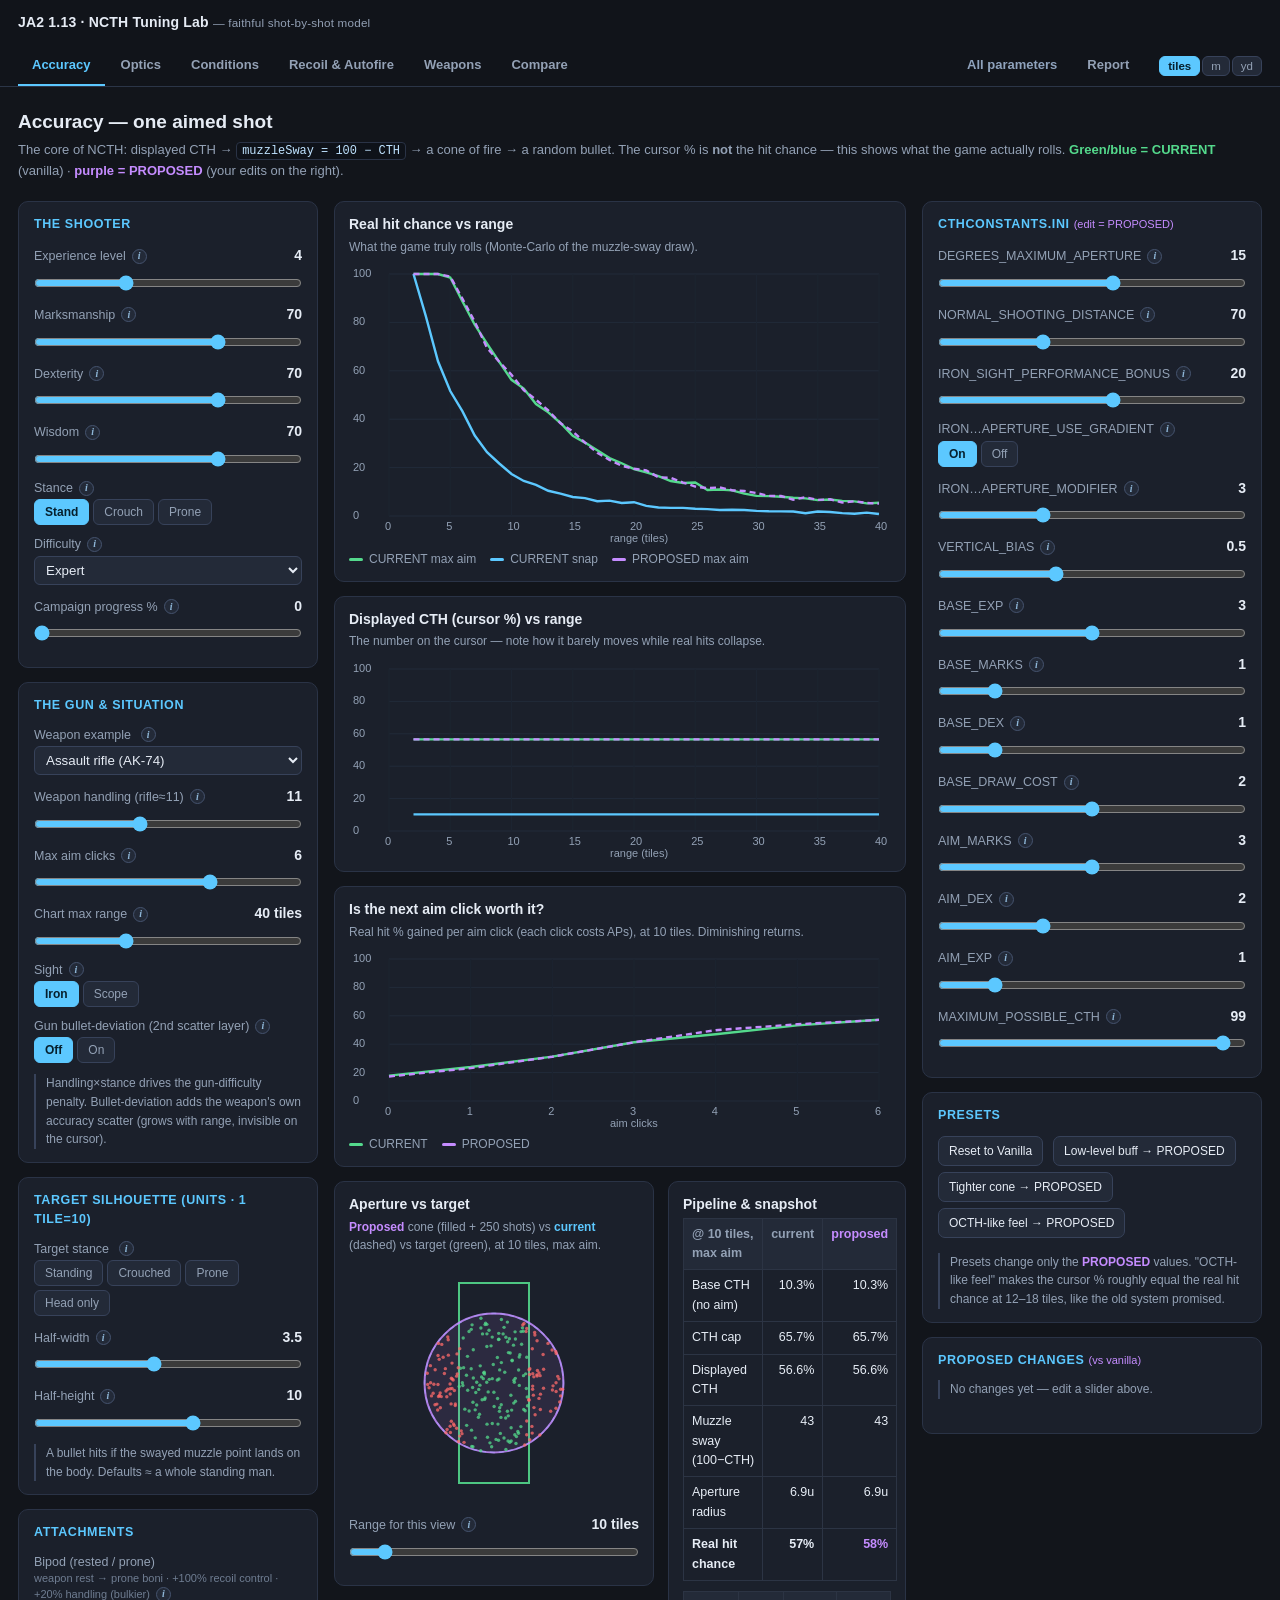
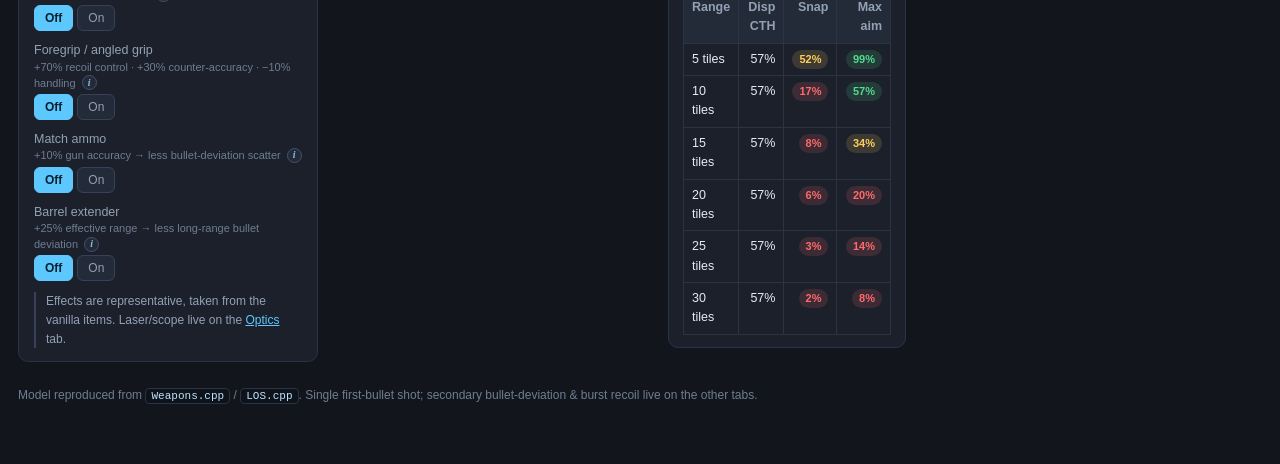
==== commit 146be8a6: "Info modals on every control, Weapons gallery page, OCTH-like-feel preset - Every adjustable control" ====
--- a/index.html
+++ b/index.html
@@ -2,7 +2,7 @@
 <html lang="en"><head>
 <meta charset="utf-8"/><meta name="viewport" content="width=device-width, initial-scale=1"/>
 <title>NCTH Lab — Accuracy</title>
-<link rel="stylesheet" href="assets/style.css"><script src="assets/ncth.js"></script>
+<link rel="stylesheet" href="assets/style.css"><script src="assets/ncth.js"></script><script src="assets/params.js"></script>
 </head><body>
 <div id="nav"></div>
 <div id="banner"></div>
@@ -24,7 +24,7 @@
 document.getElementById('c1').innerHTML =
   N.shooterCard() +
   `<div class="card"><h2>The Gun &amp; Situation</h2>
-    <div class="row"><label>Weapon example</label><select id="wpn">${N.WEAPONS.map((w,i)=>`<option value="${i}">${w.name}</option>`).join('')}</select></div>
+    <div class="row"><label>Weapon example ${N.infoBtn('wpn')}</label><select id="wpn">${N.WEAPONS.map((w,i)=>`<option value="${i}">${w.name}</option>`).join('')}</select></div>
     <div class="row"><label>Weapon handling (rifle≈11)</label><span class="val"></span><input data-bind="handling" type="range" min="4" max="22" step="1"></div>
     <div class="row"><label>Max aim clicks</label><span class="val"></span><input data-bind="maxaim" type="range" min="2" max="8" step="1"></div>
     <div class="row"><label>Chart max range</label><span class="val"></span><input data-bind="xmax" type="range" min="20" max="80" step="5" data-dist></div>
@@ -34,7 +34,7 @@
     <div class="note">Handling×stance drives the gun-difficulty penalty. Bullet-deviation adds the weapon's own accuracy scatter (grows with range, invisible on the cursor).</div>
   </div>
   <div class="card"><h2>Target silhouette (units · 1 tile=10)</h2>
-    <div class="row"><label>Target stance</label><div class="seg" id="tgt">${N.TARGETS.map((t,i)=>`<button data-v="${i}">${t.name}</button>`).join('')}</div></div>
+    <div class="row"><label>Target stance ${N.infoBtn('targetstance')}</label><div class="seg" id="tgt">${N.TARGETS.map((t,i)=>`<button data-v="${i}">${t.name}</button>`).join('')}</div></div>
     <div class="row"><label>Half-width</label><span class="val"></span><input data-bind="tw" type="range" min="1.5" max="6" step="0.5"></div>
     <div class="row"><label>Half-height</label><span class="val"></span><input data-bind="th" type="range" min="4" max="14" step="0.5"></div>
     <div class="note">A bullet hits if the swayed muzzle point lands on the body. Defaults ≈ a whole standing man.</div>
@@ -84,7 +84,8 @@
     <button id="pv">Reset to Vanilla</button>
     <button id="pb">Low-level buff → PROPOSED</button>
     <button id="pt">Tighter cone → PROPOSED</button>
-    <div class="note">Presets change only the <b style="color:var(--prop)">PROPOSED</b> values.</div></div>` +
+    <button id="po">OCTH-like feel → PROPOSED</button>
+    <div class="note">Presets change only the <b style="color:var(--prop)">PROPOSED</b> values. "OCTH-like feel" makes the cursor % roughly equal the real hit chance at 12–18 tiles, like the old system promised.</div></div>` +
   N.exportCard();
 
 function rng(){ const a=[],step=Math.max(1,Math.round(s.xmax/40)); for(let d=2;d<=s.xmax;d+=step) a.push(d); return a; }
@@ -194,6 +195,7 @@
 document.getElementById('pv').onclick=()=>{ s.CUR=Object.assign({},N.DEFAULTS); applyPreset(Object.assign({},N.DEFAULTS)); };
 document.getElementById('pb').onclick=()=>applyPreset(Object.assign({},N.DEFAULTS,{IRON_PERF:35,IRON_MOD:2.5,BASE_EXP:2,BASE_MARKS:1.5,BASE_DRAW:1.5}));
 document.getElementById('pt').onclick=()=>applyPreset(Object.assign({},N.DEFAULTS,{DEG_APERTURE:11,IRON_PERF:30}));
+document.getElementById('po').onclick=()=>applyPreset(Object.assign({},N.DEFAULTS,{IRON_PERF:30,IRON_MOD:2,BASE_EXP:2}));
 window.addEventListener('resize',render);
 render();
 </script>
--- a/assets/style.css
+++ b/assets/style.css
@@ -75,3 +75,20 @@
 .unitseg button{background:var(--panel2);color:var(--mut);border:1px solid #37425a;border-radius:6px;padding:3px 8px;cursor:pointer;font-size:11.5px}
 .unitseg button.on{background:var(--acc);color:#06202e;border-color:var(--acc);font-weight:700}
 canvas{cursor:crosshair}
+
+/* ---- info buttons + modal ---- */
+.ib{display:inline-flex;align-items:center;justify-content:center;width:15px;height:15px;margin-left:6px;border-radius:50%;
+  border:1px solid #45536e;background:var(--panel2);color:#8fb7d8;font-size:10px;font-weight:700;cursor:pointer;
+  vertical-align:1px;padding:0;line-height:1;font-family:Georgia,serif;font-style:italic}
+.ib:hover{border-color:var(--acc);color:var(--acc)}
+#ncth-modal{position:fixed;inset:0;z-index:100;display:none;background:rgba(6,9,14,.62);backdrop-filter:blur(2px)}
+#ncth-modal .im-card{position:relative;max-width:580px;margin:9vh auto 0;background:var(--panel);border:1px solid #37425a;
+  border-radius:12px;padding:18px 20px 14px;max-height:76vh;overflow:auto;box-shadow:0 12px 40px rgba(0,0,0,.6)}
+#ncth-modal h3{margin:0 30px 6px 0;font-size:15px;color:var(--acc);font-family:ui-monospace,Menlo,monospace;word-break:break-all}
+#ncth-modal .im-x{position:absolute;top:8px;right:12px;background:none;border:0;color:var(--mut);font-size:22px;cursor:pointer;line-height:1}
+#ncth-modal .im-x:hover{color:var(--ink)}
+#ncth-modal .im-meta{color:var(--mut);font-size:12px;margin-bottom:8px}
+#ncth-modal p{font-size:13px;line-height:1.6;margin:8px 0;color:var(--ink)}
+#ncth-modal .im-hr{border-left:3px solid var(--warn);background:#1a1f2a;padding:8px 12px;border-radius:0 8px 8px 0;color:#e8dcc0;font-style:italic}
+#ncth-modal .im-hr span{color:var(--mut);font-size:11.5px;font-style:normal}
+#ncth-modal .im-src{color:var(--mut);font-size:11.5px;border-top:1px solid #2a3346;padding-top:9px;margin-top:12px}
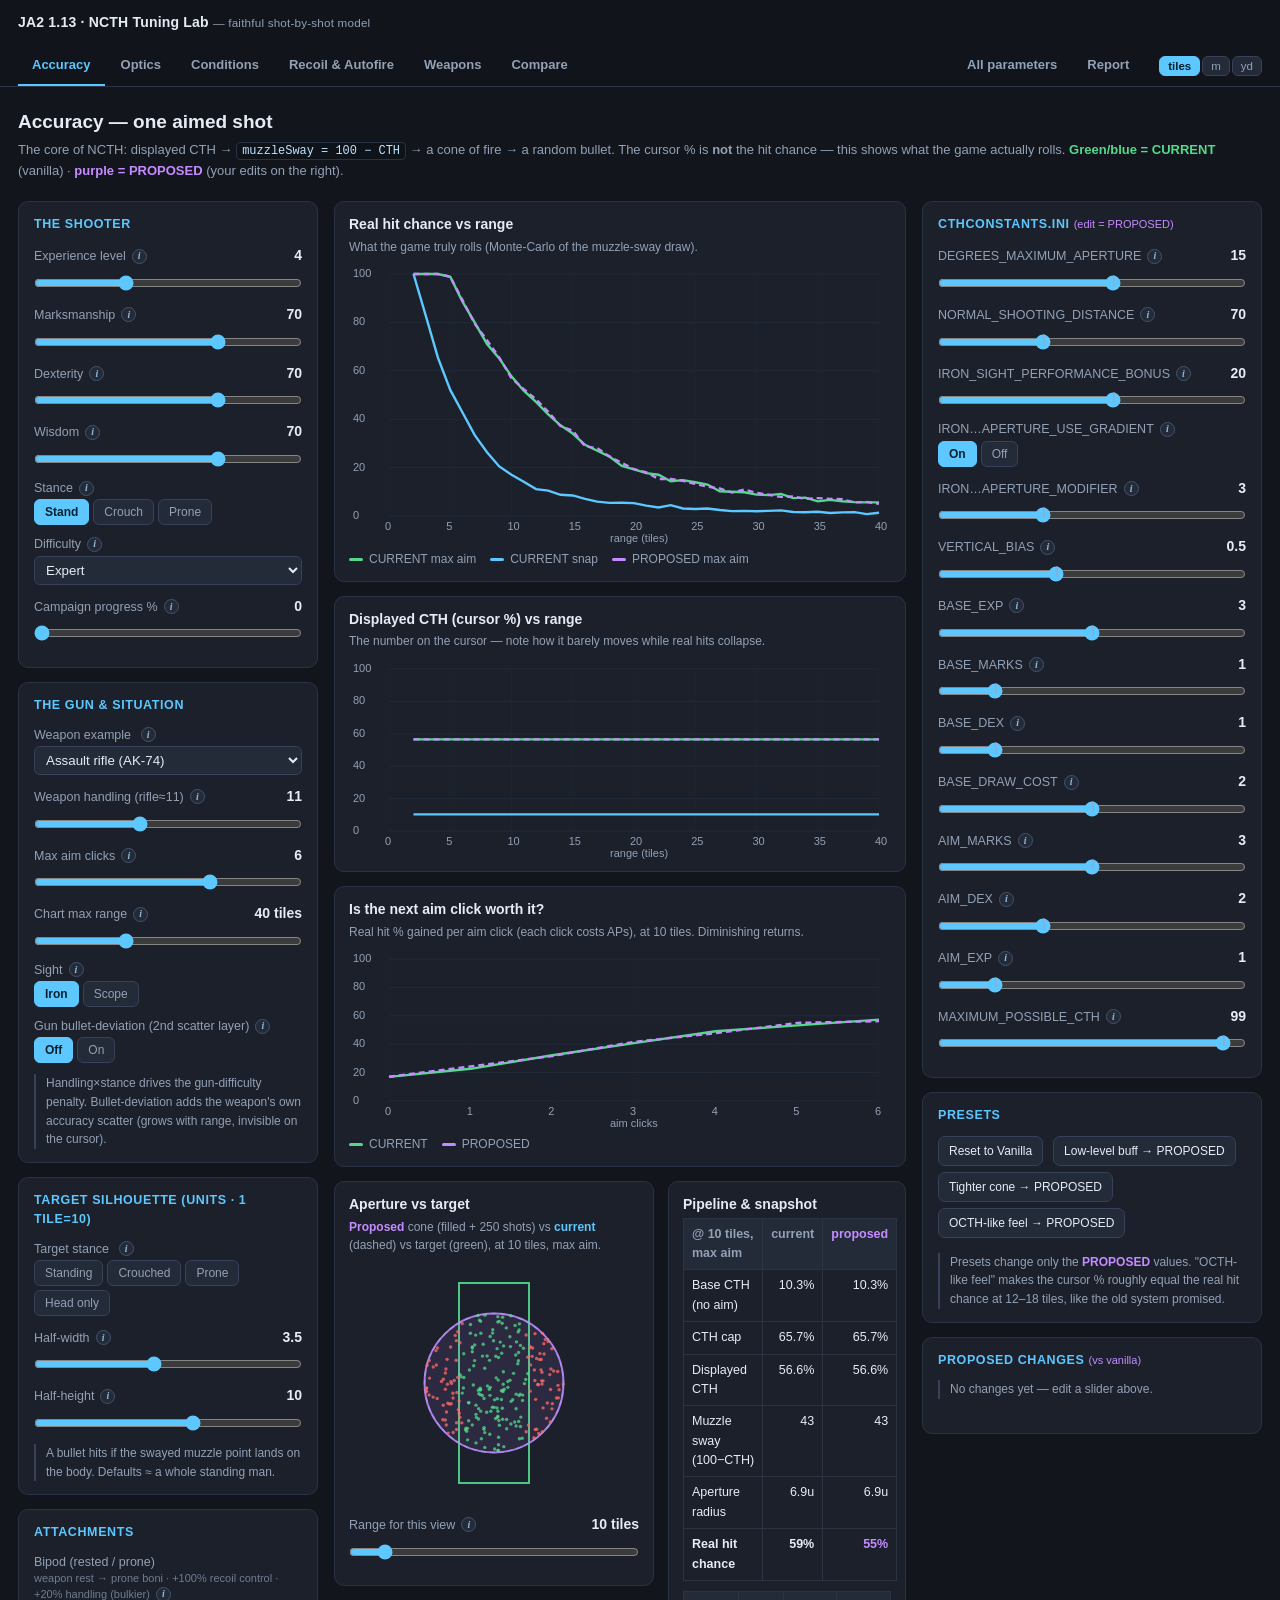
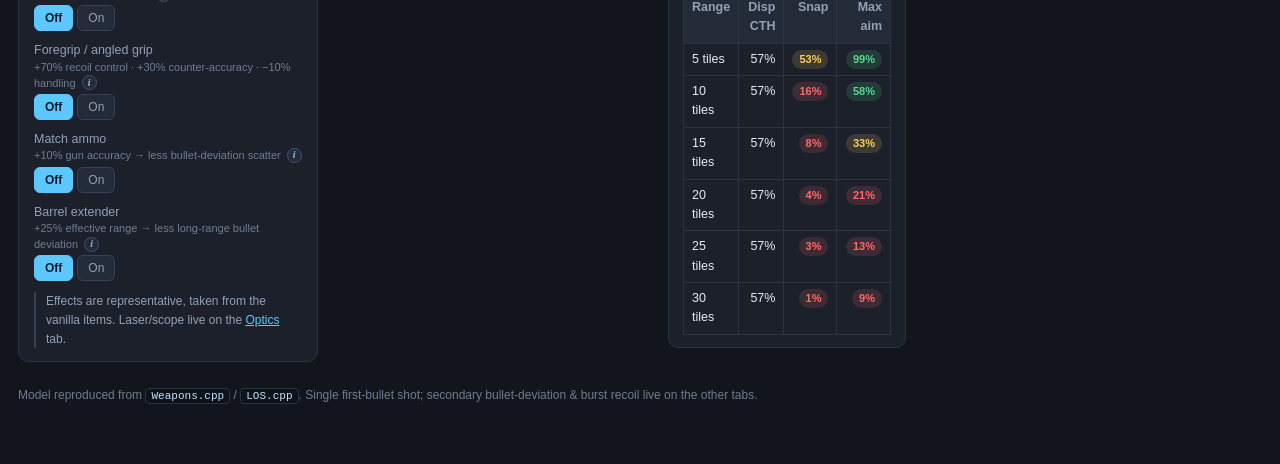
==== commit 8643f28a: "Tuning sliders: show vanilla default after adjusting - Tick mark on every PROP slider track at the v" ====
--- a/index.html
+++ b/index.html
@@ -185,12 +185,7 @@
   root.querySelectorAll('[data-bind="handling"],[data-bind="maxaim"]').forEach(el=>{ el.value=el.dataset.bind==='handling'?s.handling:s.maxaim;
     const o=el.parentElement.querySelector('.val'); if(o)o.textContent=el.value; });
   N.save(s); render(); };
-function refreshProp(){
-  root.querySelectorAll('[data-bind^="PROP."]').forEach(el=>{ const k=el.dataset.bind.split('.')[1];
-    if(el.type==='range'){ el.value=s.PROP[k]; const out=el.parentElement.querySelector('.val'); if(out) out.textContent=el.value; } });
-  root.querySelectorAll('[data-seg^="PROP."]').forEach(seg=>{ const k=seg.dataset.seg.split('.')[1];
-    seg.querySelectorAll('button').forEach(b=>b.classList.toggle('on', String(s.PROP[k])===b.dataset.v)); });
-}
+function refreshProp(){ N.syncControls(root,s); }
 function applyPreset(o){ Object.assign(s.PROP, o); N.save(s); refreshProp(); render(); }
 document.getElementById('pv').onclick=()=>{ s.CUR=Object.assign({},N.DEFAULTS); applyPreset(Object.assign({},N.DEFAULTS)); };
 document.getElementById('pb').onclick=()=>applyPreset(Object.assign({},N.DEFAULTS,{IRON_PERF:35,IRON_MOD:2.5,BASE_EXP:2,BASE_MARKS:1.5,BASE_DRAW:1.5}));
--- a/assets/style.css
+++ b/assets/style.css
@@ -76,6 +76,18 @@
 .unitseg button.on{background:var(--acc);color:#06202e;border-color:var(--acc);font-weight:700}
 canvas{cursor:crosshair}
 
+/* ---- active-modifiers banner: fixed top-right pill, no layout impact ---- */
+#banner{position:fixed;top:8px;right:16px;z-index:60;max-width:46vw;text-align:right;pointer-events:none}
+#banner .banpill{display:inline-block;pointer-events:auto;background:rgba(41,36,20,.92);border:1px solid #4a4327;
+  color:var(--warn);border-radius:8px;padding:5px 11px;font-size:12px;line-height:1.5;backdrop-filter:blur(4px);
+  box-shadow:0 3px 12px rgba(0,0,0,.35)}
+#banner .banpill a{color:var(--acc);margin-left:5px}
+@media(max-width:1100px){#banner{position:static;max-width:none;text-align:left;padding:6px 18px}}
+
+/* ---- vanilla-default indicators on tuning sliders ---- */
+.wasval{color:var(--mut);font-weight:400;font-size:10.5px;white-space:nowrap}
+.defmark{position:absolute;width:2px;height:11px;background:#94a7c4;opacity:.65;border-radius:1px;pointer-events:none;bottom:7px;z-index:1}
+
 /* ---- info buttons + modal ---- */
 .ib{display:inline-flex;align-items:center;justify-content:center;width:15px;height:15px;margin-left:6px;border-radius:50%;
   border:1px solid #45536e;background:var(--panel2);color:#8fb7d8;font-size:10px;font-weight:700;cursor:pointer;
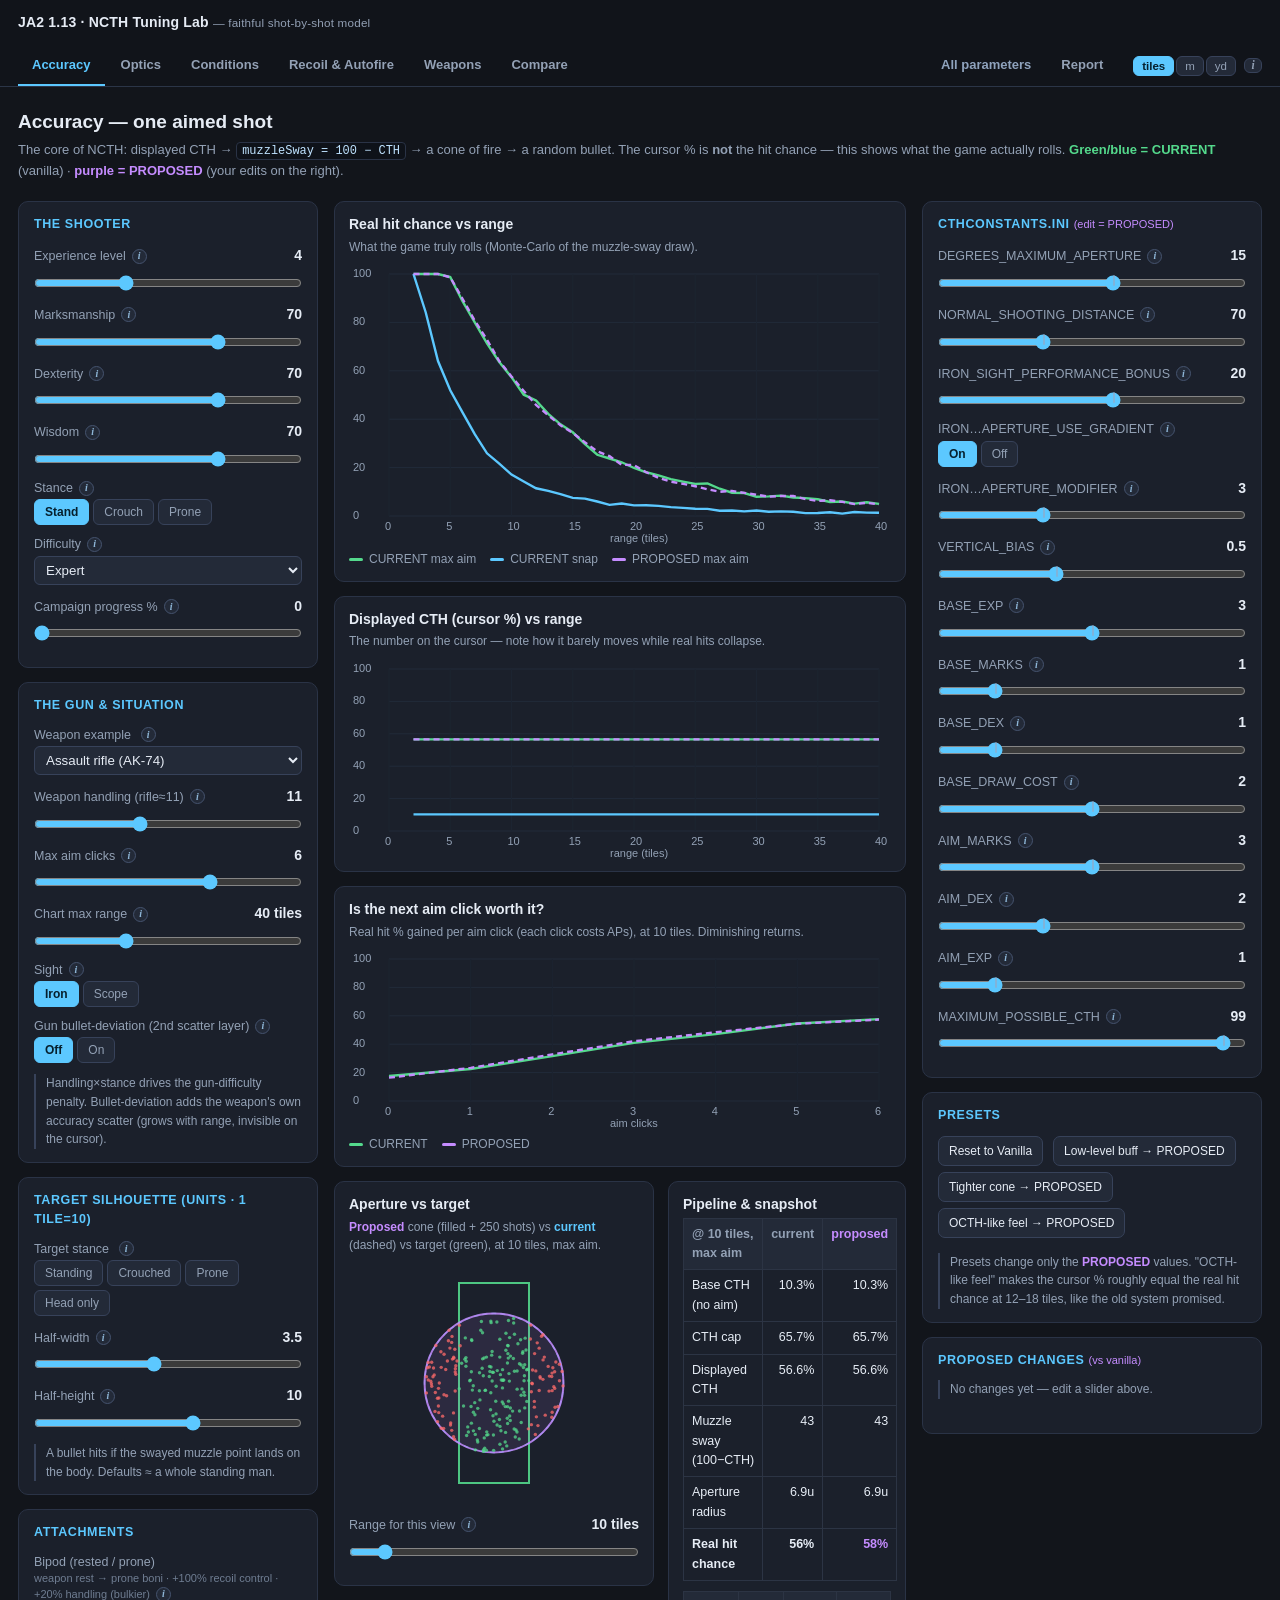
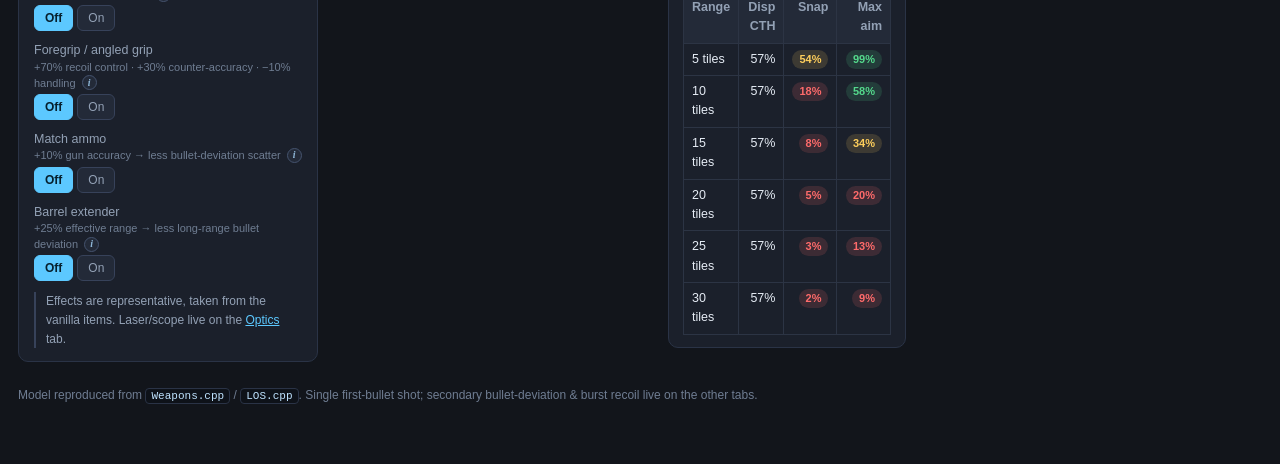
==== commit 79850dc1: "Download-mod-ZIP export + distance-scale research note - "Download mod ZIP" button on the export car" ====
--- a/index.html
+++ b/index.html
@@ -2,7 +2,7 @@
 <html lang="en"><head>
 <meta charset="utf-8"/><meta name="viewport" content="width=device-width, initial-scale=1"/>
 <title>NCTH Lab — Accuracy</title>
-<link rel="stylesheet" href="assets/style.css"><script src="assets/ncth.js"></script><script src="assets/params.js"></script>
+<link rel="stylesheet" href="assets/style.css"><script src="assets/ncth.js"></script><script src="assets/params.js"></script><script src="assets/cthtemplate.js"></script>
 </head><body>
 <div id="nav"></div>
 <div id="banner"></div>
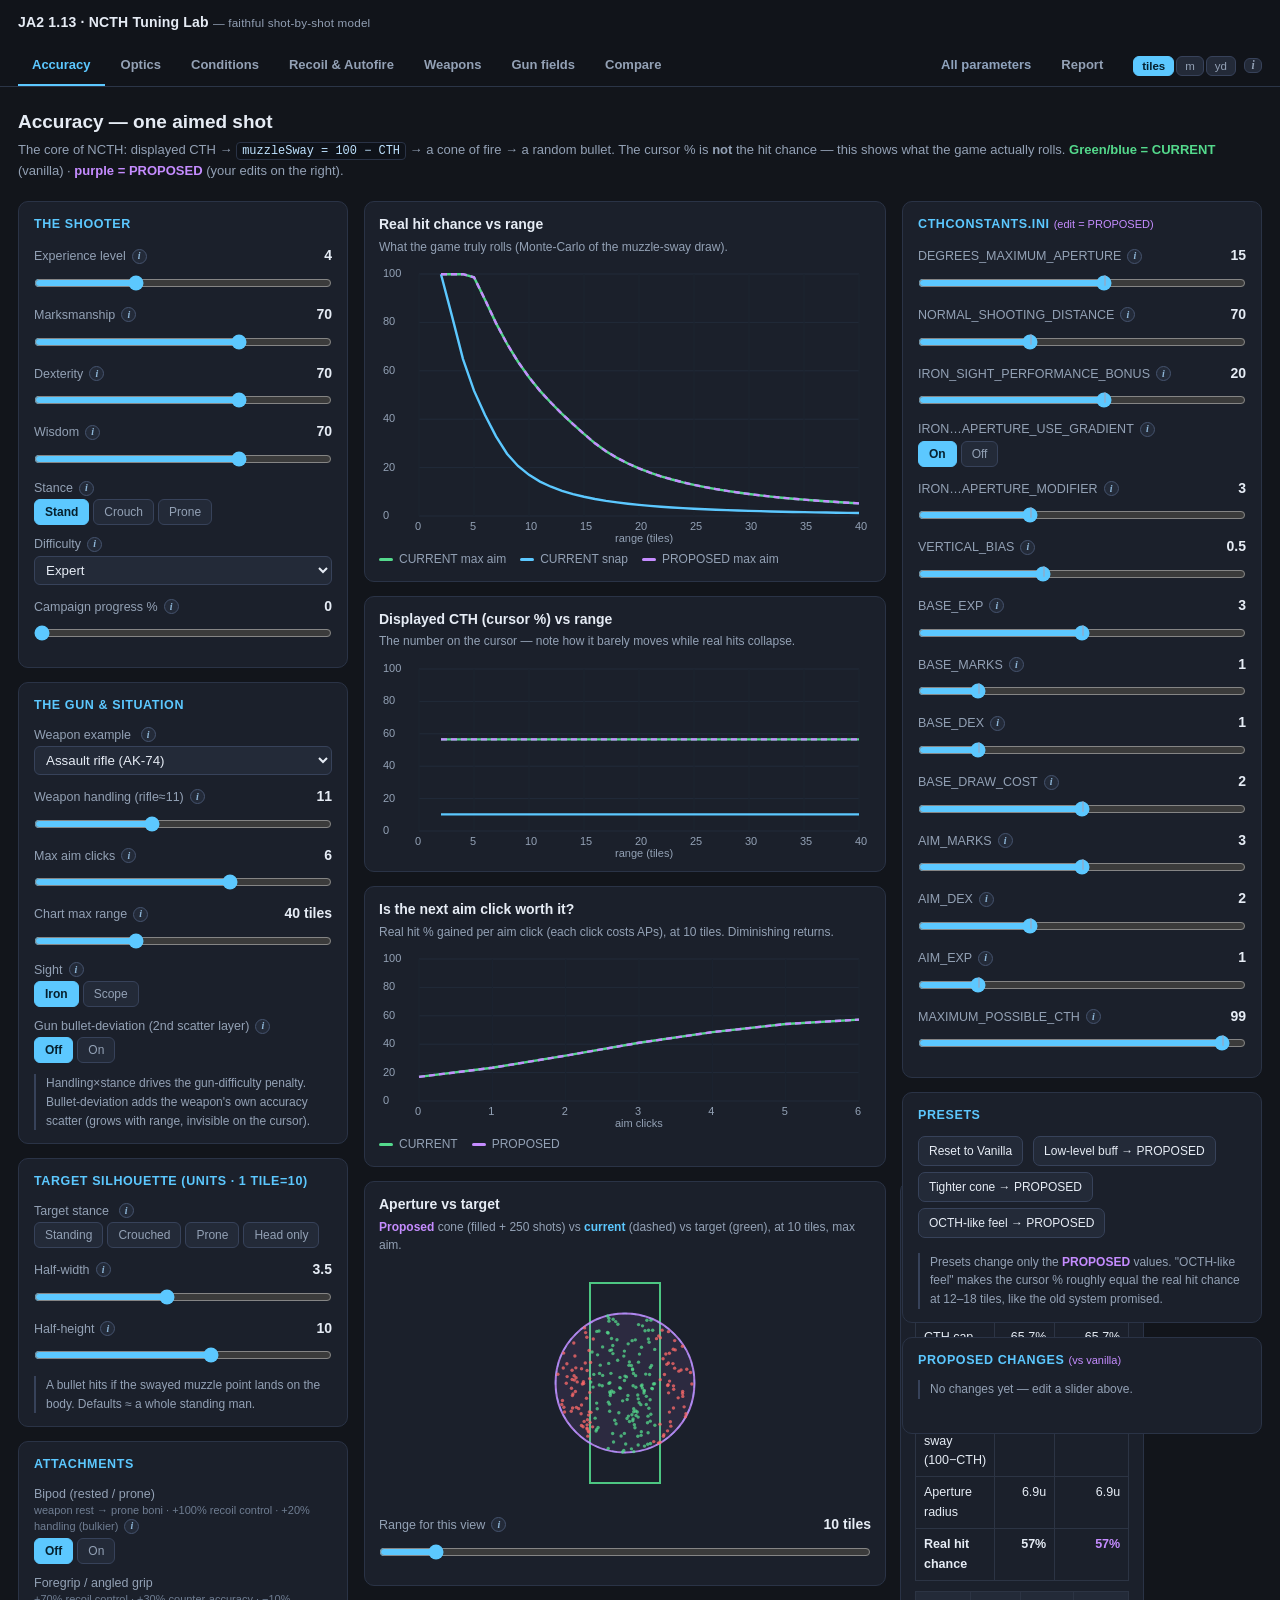
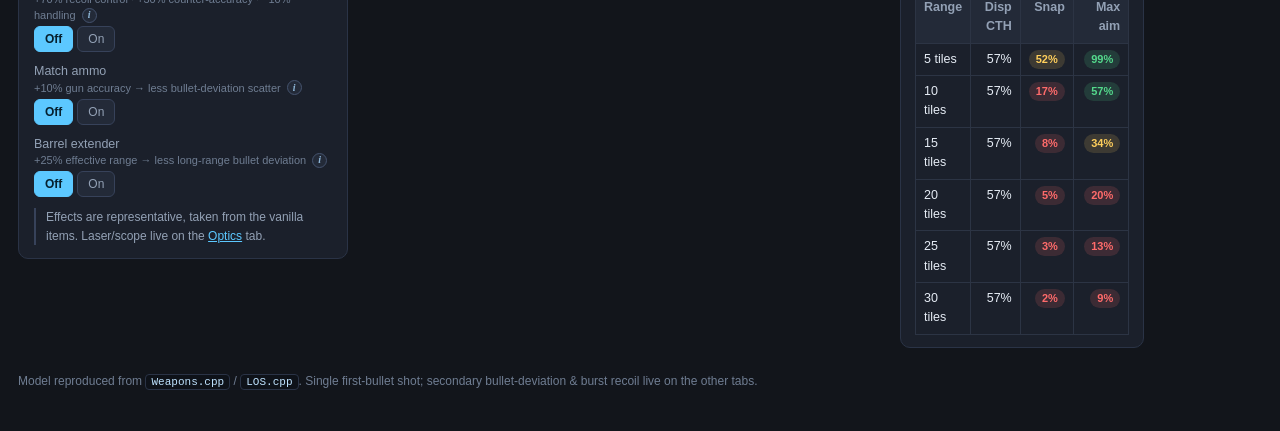
==== commit d5939a78: "Optimize + consolidate: exact hit math, shared page helpers, CSS prune - hitProb: Monte-Carlo replac" ====
--- a/index.html
+++ b/index.html
@@ -88,7 +88,7 @@
     <div class="note">Presets change only the <b style="color:var(--prop)">PROPOSED</b> values. "OCTH-like feel" makes the cursor % roughly equal the real hit chance at 12–18 tiles, like the old system promised.</div></div>` +
   N.exportCard();
 
-function rng(){ const a=[],step=Math.max(1,Math.round(s.xmax/40)); for(let d=2;d<=s.xmax;d+=step) a.push(d); return a; }
+const rng=()=>N.rangeArr(s.xmax);
 function ser(C,t,sight){ return rng().map(d=>[d, 100*N.realHit(s,C,d,t,sight,s.mag,C.IRON_GRAD).p]); }
 function cthser(C,t){ return rng().map(d=>[d, N.displayedCTH(s,C,t,{dTiles:d,sight:s.sight,mag:s.mag})]); }
 
@@ -171,8 +171,7 @@
   N.lineChart(document.getElementById('perap'),{xmax:Math.max(2,s.maxaim),xstep:1,xlabel:'aim clicks',series:[
     {name:'Current',color:'#54d98c',data:perap(s.CUR)},{name:'Proposed',color:'#c58cff',dash:[6,4],data:perap(s.PROP)}]});
   document.querySelectorAll('#tgt button').forEach(b=>{ const t=N.TARGETS[+b.dataset.v]; b.classList.toggle('on', t.tw===s.tw && t.th===s.th); });
-  document.getElementById('banner').innerHTML=N.banner(s); N.wireBannerReset(s,render);
-  N.renderExport(s);
+  N.pageChrome(s,render);
 }
 const root=document.querySelector('.lab');
 N.bind(root, s, render);
@@ -187,7 +186,7 @@
   N.save(s); render(); };
 function refreshProp(){ N.syncControls(root,s); }
 function applyPreset(o){ Object.assign(s.PROP, o); N.save(s); refreshProp(); render(); }
-document.getElementById('pv').onclick=()=>{ s.CUR=Object.assign({},N.DEFAULTS); applyPreset(Object.assign({},N.DEFAULTS)); };
+document.getElementById('pv').onclick=()=>N.resetVanilla(s,root,render);
 document.getElementById('pb').onclick=()=>applyPreset(Object.assign({},N.DEFAULTS,{IRON_PERF:35,IRON_MOD:2.5,BASE_EXP:2,BASE_MARKS:1.5,BASE_DRAW:1.5}));
 document.getElementById('pt').onclick=()=>applyPreset(Object.assign({},N.DEFAULTS,{DEG_APERTURE:11,IRON_PERF:30}));
 document.getElementById('po').onclick=()=>applyPreset(Object.assign({},N.DEFAULTS,{IRON_PERF:30,IRON_MOD:2,BASE_EXP:2}));
--- a/assets/style.css
+++ b/assets/style.css
@@ -21,8 +21,9 @@
 .intro p{color:var(--mut);font-size:13px;margin:4px 0}
 
 /* ---- layout ---- */
-.lab{display:grid;grid-template-columns:300px minmax(0,1fr) 340px;gap:16px;padding:16px 18px;max-width:1780px;margin:0 auto;align-items:start}
-.lab.two{grid-template-columns:320px minmax(0,1fr)}
+.lab{display:grid;grid-template-columns:375px minmax(0,1fr) 395px;gap:16px;padding:16px 18px;max-width:1820px;margin:0 auto;align-items:start}
+.lab.two{grid-template-columns:1fr 1fr}
+@media(max-width:1500px){.lab{grid-template-columns:330px minmax(0,1fr) 360px}}
 @media(max-width:1240px){.lab,.lab.two{grid-template-columns:1fr}}
 .col{display:flex;flex-direction:column;gap:14px}
 
@@ -30,8 +31,6 @@
 .card{background:var(--panel);border:1px solid #2a3346;border-radius:10px;padding:13px 15px}
 .card h2{margin:0 0 10px;font-size:12.5px;text-transform:uppercase;letter-spacing:.6px;color:var(--acc)}
 .card h2 .propflag{color:var(--prop);text-transform:none;letter-spacing:0;font-size:11px;font-weight:400}
-.grp{border-top:1px dashed #303a4d;margin-top:10px;padding-top:8px}
-.grp:first-of-type{border:0;margin:0;padding:0}
 .note{color:var(--mut);font-size:12px;margin-top:9px;border-left:2px solid #37425a;padding-left:10px}
 
 /* ---- controls: label above full-width slider ---- */
